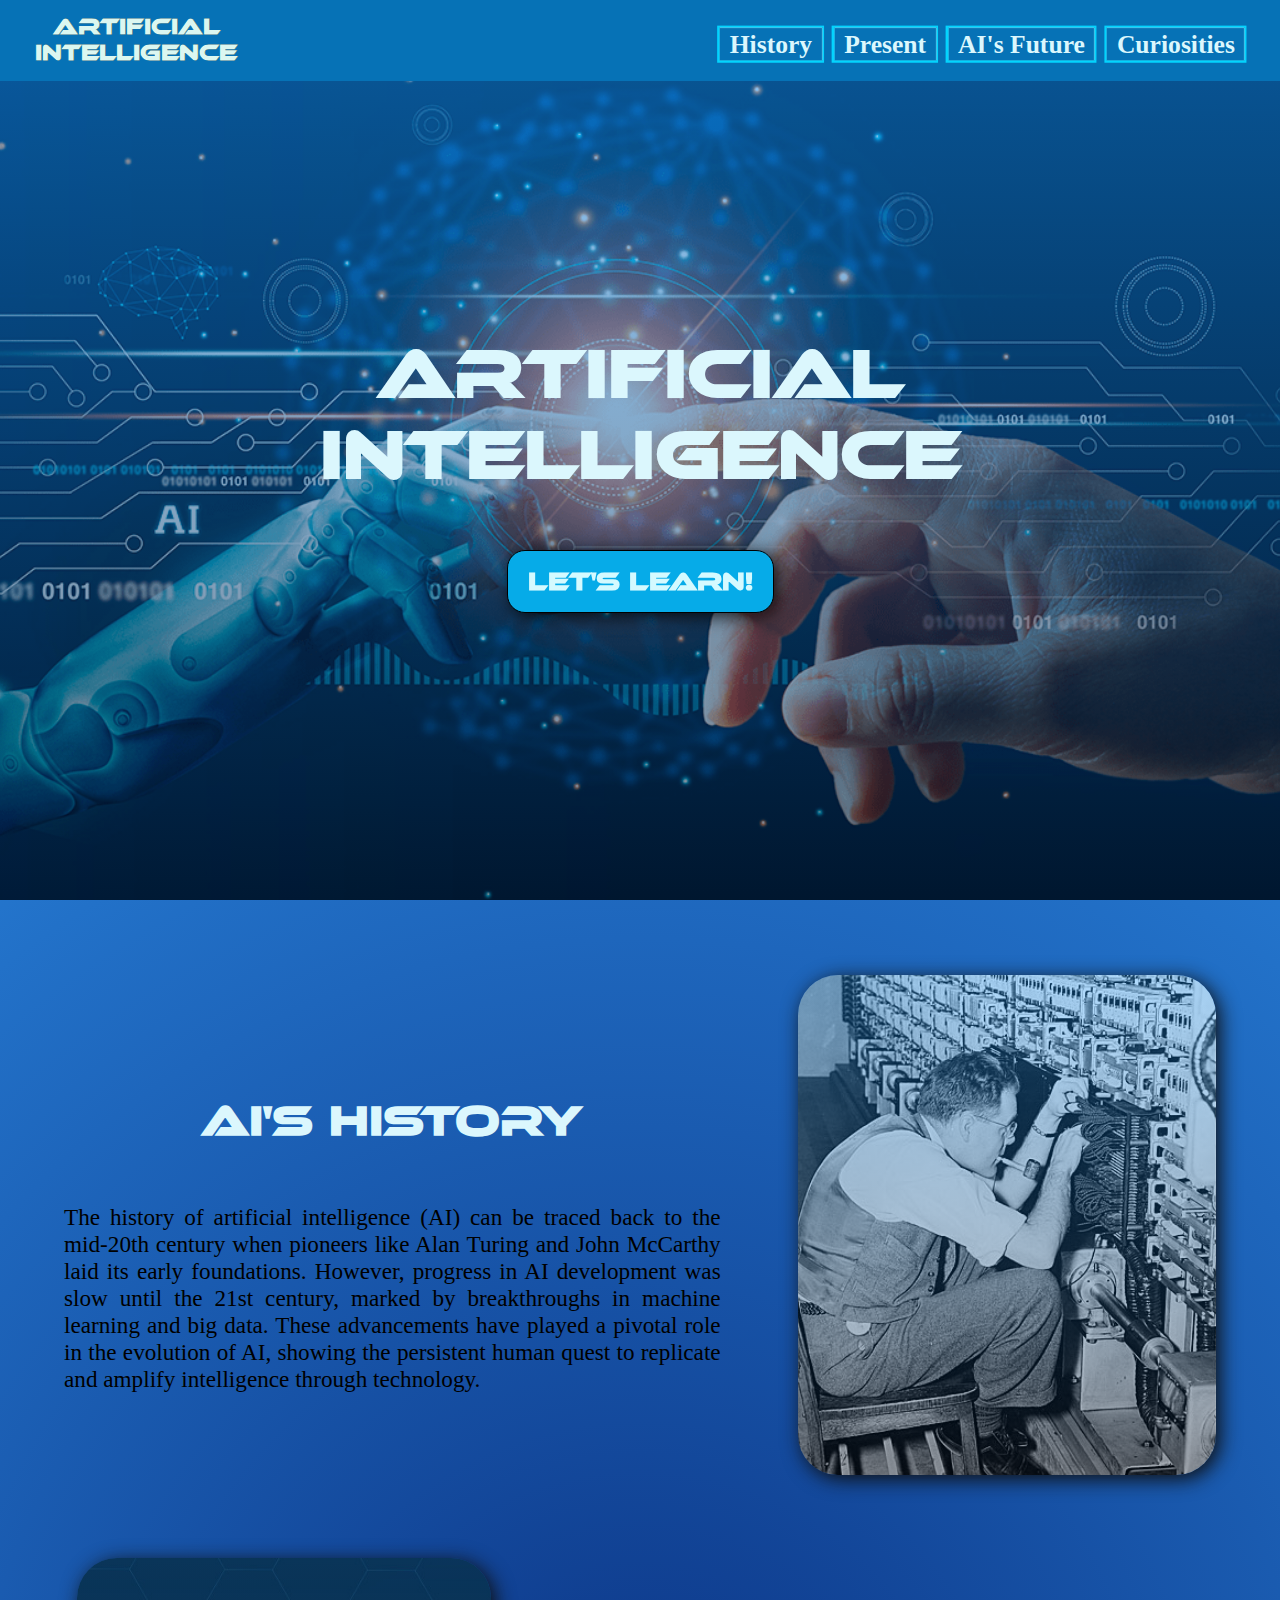
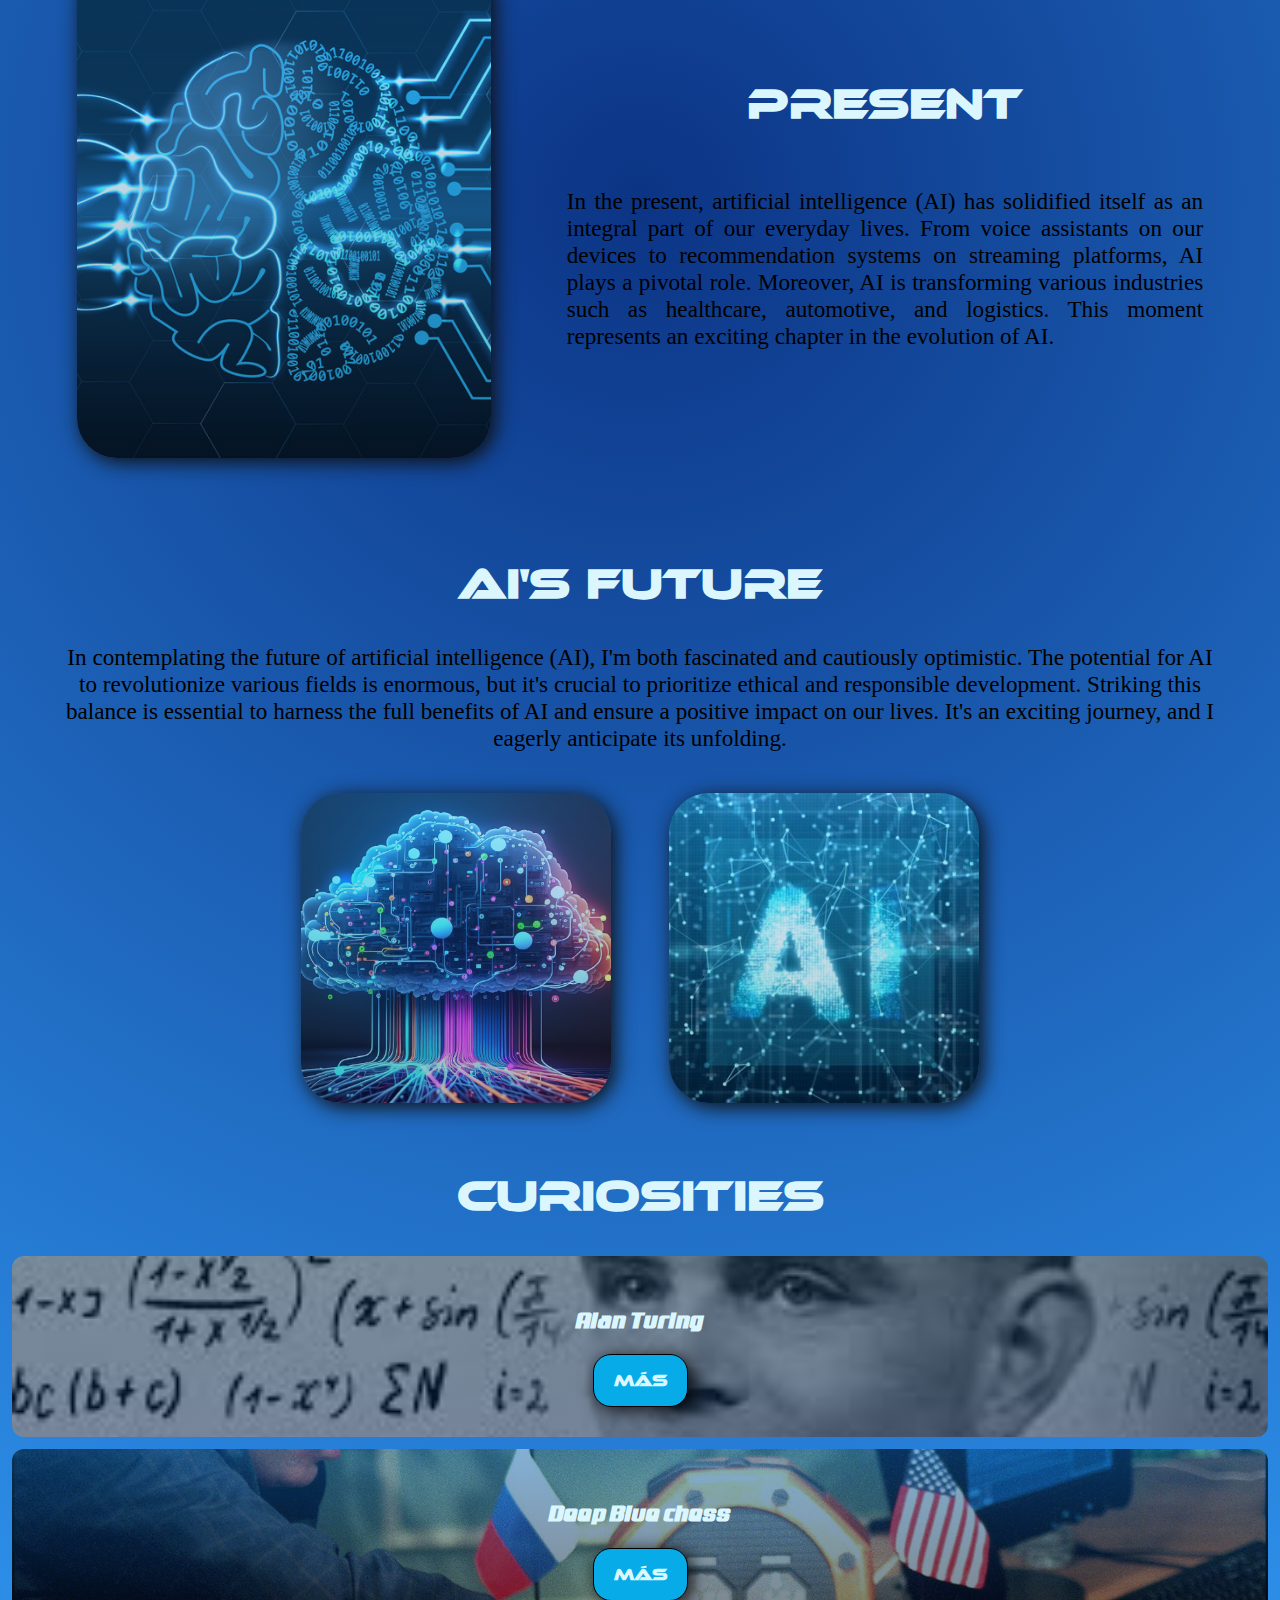
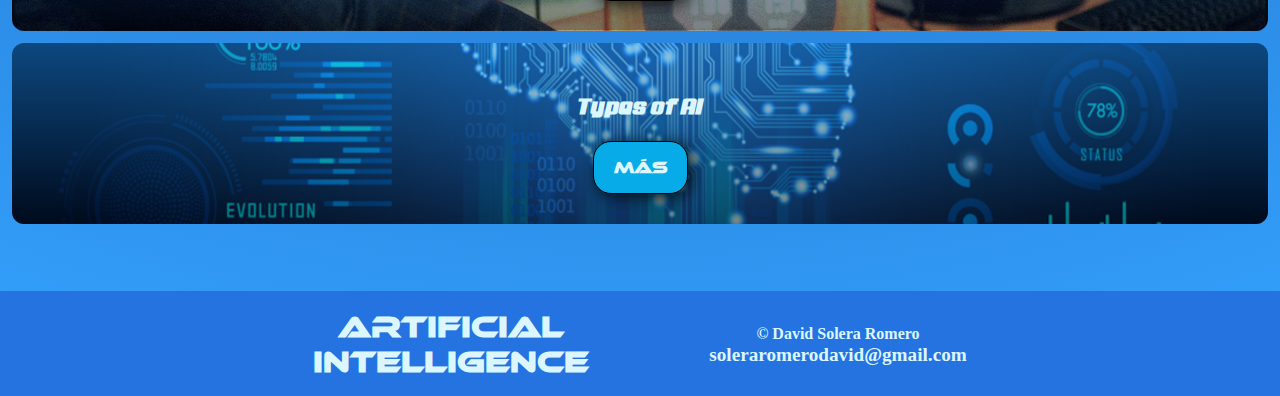
==== index.html @ 6d787016 "Finishing the website" ====
<!DOCTYPE html>
<html lang="en">
<head>
    <meta charset="UTF-8">
    <meta name="viewport" content="width=device-width, initial-scale=1.0">
    <title>AI's web</title>
    <!-- Hoja de estilos -->
    <link rel="stylesheet" href="css/estilos.css">
    <!-- Favicon-->
    <link rel="shortcut icon" href="images/ai-logo.jpg" type="image/x-icon">
    <!-- Font Awesome-->
    <link rel="stylesheet" href="https://cdnjs.cloudflare.com/ajax/libs/font-awesome/4.7.0/css/font-awesome.min.css">
</head>
<body>

    <header>
        <div class="ai">
            <p class="logo"><a href="#" class="ai1">Artificial<br> Intelligence</a></p>
            <nav class="nav">
                <a href="#history" class="ai2">History</a>
                <a href="#present" class="ai2">Present</a>
                <a href="#aifuture" class="ai2">AI's Future</a>
                <a href="#curiosities" class="ai2">Curiosities</a>
            </nav>
        </div>
    </header>

    <section id="hero">
        <h1>Artificial<br>Intelligence</h1>
        <button class="botones"><a href="#history">Let's learn!</a></button>
    </section>

    <section id="history">
        <div class="container">
            <div class="texto">
            <h2>AI's History</h2>
            <p>The history of artificial intelligence (AI) can be traced back to the mid-20th century when pioneers like Alan Turing and John McCarthy laid its early foundations. However, progress in AI development was slow until the 21st century, marked by breakthroughs in machine learning and big data. These advancements have played a pivotal role in the evolution of AI, showing the persistent human quest to replicate and amplify intelligence through technology.</p>
            </div>
            <div class="contenedor-img"></div>
        </div>

    </section>

    <section id="present">
        <div class="container">
            <div class="contenedor-img"></div>
            <div class="texto">
            <h2>Present</h2>
            <p>In the present, artificial intelligence (AI) has solidified itself as an integral part of our everyday lives. From voice assistants on our devices to recommendation systems on streaming platforms, AI plays a pivotal role. Moreover, AI is transforming various industries such as healthcare, automotive, and logistics. This moment represents an exciting chapter in the evolution of AI.</p>
            </div>
        </div>
    </section>

    <section id="aifuture">
        <div class="container">
            <div class="texto">
            <h2>AI's Future</h2>
            <p>In contemplating the future of artificial intelligence (AI), I'm both fascinated and cautiously optimistic. The potential for AI to revolutionize various fields is enormous, but it's crucial to prioritize ethical and responsible development. Striking this balance is essential to harness the full benefits of AI and ensure a positive impact on our lives. It's an exciting journey, and I eagerly anticipate its unfolding.</p>
            </div> <br>
            <div class="imagenes">
            <div class="imagen1"></div>
            <div class="imagen2"></div>
            </div>
        </div>
    </section>

    <section id="curiosities">
        <div class="container">
        <h2>Curiosities</h2>
        <div class="carta">
            <div class="cards">
                <h3>Alan Turing</h3>
                <p>Alan Turing, a mathematician and computer scientist, is celebrated for his vital role in breaking the Nazi Enigma code during World War II, solidifying his place as a key figure in AI history.</p>
                <button class="botones"><a href="https://en.wikipedia.org/wiki/Alan_Turing" target="_blank">Más</a></button>
            </div>
            <div class="cards">
                <h3>Deep Blue chess</h3>
                <p>IBM's Deep Blue defeating world chess champion Garry Kasparov in 1997 marked a major AI milestone, demonstrating its prowess in complex decision-making.</p>
                <button class="botones"><a href="https://en.wikipedia.org/wiki/Deep_Blue_(chess_computer)" target="_blank">Más</a></button>
            </div>
            <div class="cards">
                <h3>Types of AI</h3>
                <p>Key types of artificial intelligence include Machine Learning, Neural Networks, Natural Language Processing (NLP), Computer Vision, and Autonomous Robotics, with a growing emphasis on ethics and responsibility in AI.</p>
                <button class="botones"><a href="https://www.simplilearn.com/tutorials/artificial-intelligence-tutorial/types-of-artificial-intelligence" target="_blank">Más</a></button>
            </div>
        </div>
        </div>
    </section>

    <footer>
        <div class="container">
            <div class="logo">
            <p class="logo"><a href="#" class="ai3">Artificial<br> Intelligence</a></p>
            </div>
            <div class="info">
            <p><small>&copy; David Solera Romero</small></p>
            <p><a href="mailto:soleraromerodavid@gmail.com">soleraromerodavid@gmail.com</a></p>
            </div>
        </div>
    </footer>
    <div class="vacio"></div>
</body>
</html>
---- css/estilos.css ----
* {
    box-sizing: border-box;
}

html { scroll-behavior: smooth; }

/* Fuentes */
@font-face {
    font-family: Ethnocentric;
    src: url(../fonts/ethnocentric.otf);
}
@font-face {
    font-family: Aero;
    src: url(../fonts/Aero.ttf);
}

/* Características generales */
body {
    margin: 0;
    background: radial-gradient(circle, rgb(12, 52, 133) 0%, rgb(52, 163, 255) 100%);
}
h1 {font-size: 2.15em;
    font-weight: bold;}
h2 {font-size: 1.75em;}
h1,h2 { font-family: 'Ethnocentric';
        color: rgb(219, 247, 253);}
h3 {font-size: 1.35em;
    font-family: 'Aero';
    color: rgb(219, 247, 253);}
header p { font-size: 1.35em;
            color: rgb(219, 247, 253);
            font-family: 'Ethnocentric'; }
p { font-size: 1.15em;
    font-family: 'Roboto';}

/* Características botones */
.botones {font-family: 'Ethnocentric';
        font-size: 1em;
        font-weight: bold;
        border-radius: 18px;
        position: relative;
        z-index: 1;
        overflow: hidden;
        display: inline-block;
        border: 1.5px solid rgba(0,0,0);
        background-color: rgb(6, 171, 232); /* Color antes de la animación */
        color: white;
        box-shadow: 4px 3px 18px rgba(0,0,0,0.85);
        padding: 16px 20px;
}
.botones:hover {
    color: rgb(169, 222, 255);
    transition: all 0.25s ease-out;
}
.botones::after {
    content: "";
    background: rgb(1, 112, 186); /* Color después de la animación */
    position: absolute;
    z-index: -1;
    display: block;
    left: 0;
    right: 0;
    top: 0;
    bottom: 0;
    transform: scale(0, 0);
    transition: all 0.9s ease; /* Tiempo que tarda en eliminarse el color */
}
.botones:hover::after {
    transition: all 0.35s ease-out; /* Tiempo que tarda en aparecer el color */
    transform: scale(1, 1);
}

.ai2 {
    --c: rgb(219, 247, 253); /* the color */
    --b: .1em;    /* border length*/
    --d: 7.5px;    /* the cube depth */
    
    --_s: calc(var(--d) + var(--b));
    
    color: var(--c);
    border: solid #03d4fe;
    border-width: var(--b) var(--b) var(--_s) var(--_s);
    background:
    conic-gradient(at left var(--d)  bottom var(--d),
    #0000 90deg, rgb(255 255 255 /0.3) 0 225deg,rgb(255 255 255 /0.6) 0) border-box,
    conic-gradient(at left var(--_s) bottom var(--_s),
    #0000 90deg,var(--c) 0) 0 100%/calc(100% - var(--b)) calc(100% - var(--b))  border-box;
    transform: translate(calc(var(--d)/-1),var(--d));
    clip-path: 
    polygon(
    var(--d) 0%, 
    var(--d) 0%, 
    100% 0%, 
    100% calc(100% - var(--d)),
    100% calc(100% - var(--d)),
    var(--d) calc(100% - var(--d))
    );
    transition: 0.5s;
}
.ai2:hover {
    transform: translate(0,0);
    clip-path: 
    polygon(
    0% var(--d), 
    var(--d) 0%, 
    100% 0%, 
    100% calc(100% - var(--d)), 
    calc(100% - var(--d)) 100%, 
    0% 100%
    );
}

.ai1 {
    --b: 0.2em;   /* the thickness of the line */
    --c: #03d4fe; /* the color */
    color: #DBF7F1;
    padding-block: var(--b);
    background: 
    linear-gradient(var(--c) 50%,#000 0) 0% calc(100% - var(--_p,0%))/100% 200%,
    linear-gradient(var(--c) 0 0) 0% var(--_p,0%)/var(--_p,0%) var(--b) no-repeat;
    -webkit-background-clip: text,padding-box;
            background-clip: text,padding-box;
    transition: .3s var(--_s,0s) linear,background-size .3s calc(.3s - var(--_s,0s));
}
.ai1:hover {
    --_p: 100%;
    --_s: .3s;
    color: #03d4fe;
}

footer .logo a:hover{
    color: rgb(127, 232, 255);
    transform: scale(0, 0);
    transition: all 0.75s ease; /* Tiempo que tarda en eliminarse el color */
}

footer .logo a:hover::after {
    transition: all 0.35s ease-out; /* Tiempo que tarda en aparecer el color */
    transform: scale(1, 1);
}

footer .info a:hover{
    color: rgb(127, 232, 255);
    transform: scale(0, 0);
    transition: all 0.75s ease; /* Tiempo que tarda en eliminarse el color */
}
footer .info a:hover{
    transition: all 0.35s ease-out; /* Tiempo que tarda en aparecer el color */
    transform: scale(1, 1);
}

.container {
    margin:auto;
    max-width: 1450px;
}

header {
    background-color: rgb(6, 114, 182);
}

header .logo {
    margin: 0;
    padding: 10px 25px;
    font-weight: bold;
    display: flex; /* Distribución como tablas */
    align-items: center;
}

header .ai {
    display: flex;
    align-items: center;
    flex-direction: column;
    text-align: center;
}

header .nav {
    display: flex;
    flex-direction: column;
    padding-bottom: 15px;
    text-align: center;
    font-size: 1.4em;
}

header a {
    padding: 2px 10px; /* Padding entre elementos de la barra de navegación */
    text-decoration: none; /* Elimina el subrayado */
    font-weight: bold; /* Negrita */
    padding-bottom: 1px;
}

#hero {
    display: flex; /* Distribución como tablas */
    align-items: center;
    justify-content: center; /* Definimos cómo se distribuye el espacio */
    text-align: center; /* Alineamos el texto y el contenido al centro */
    flex-direction: column;
    height: 70vh; /* Ocupa el 80% de la pantalla */
    background-image: /* Imagen de fondo */
    linear-gradient(0deg
    , rgba(0, 18, 41, 0.5) /* Degradado para que el fondo se vea más oscuro */
    ,rgba(18, 149, 255, 0.5) )
    ,url("../images/ai7.png");
    background-repeat: no-repeat; /* No se repite la imagen */
    background-size: cover; /* La imagen se extiende para ocupar todo */
    background-position: 48.8%; /* La imagen se posiciona al centro */
    color:rgb(212, 250, 255);
}
#hero h1 {
    padding-bottom: 10px;
}

#hero a {
    text-decoration: none;
    color:rgb(212, 250, 255);
}

#history .container {
    margin-top: 3.5%;
    margin-bottom: 1.5%;
    text-align: center;
    padding: 0% 5%;
}

#history h2 {
    padding-top: 4%;
    font-size: 2.65em;
}

#present .container {
    margin-top: 1.5%;
    margin-bottom: 1.5%;
    text-align: center;
    padding: 2% 5%;
}

#present h2 {
    font-size: 2.65em;
}

#aifuture {
    text-align: center;
    padding: 1.5% 5%;
}

#aifuture h2 {
    font-size: 2.65em;
}

#curiosities { 
    text-align: center;
}

#curiosities .container {
    padding-top: 2.5%;
    margin-bottom: 5.25%;
 }

#curiosities p {
    display: none;
}

#curiosities h2 {
    padding-top: 1.25%;
    margin-top: 0;
    font-size: 2.65em;
}

#curiosities a {
    text-decoration: none;
    font-weight: bold; /* Negrita */
    color: rgb(219, 247, 253);
}

#curiosities .cards{
    background-position: center center;
    background-size: cover;
    background-repeat: no-repeat;
    padding: 30px;
    margin: 12px;
    border-radius: 12px;
}

.cards:first-child {
    background-image: /* Imagen de fondo */
    linear-gradient(0deg
    , rgba(2, 31, 73, 0.5) /* Degradado para que el fondo se vea más oscuro */
    ,rgba(3, 41, 72, 0.5) )
    ,url("../images/at4.jfif");
    background-position: center center;
    background-size: cover;
}

.cards:nth-child(2) {
    background-image: /* Imagen de fondo */
    linear-gradient(0deg
    , rgba(0, 7, 15, 0.5) /* Degradado para que el fondo se vea más oscuro */
    ,rgba(10, 100, 174, 0.5) )
    ,url("../images/dbchess.jpg");
    background-position: center center;
    background-size: cover;
}

.cards:last-child {
    background-image: /* Imagen de fondo */
    linear-gradient(0deg
    , rgba(0, 7, 17, 0.5) /* Degradado para que el fondo se vea más oscuro */
    ,rgba(25, 129, 214, 0.5) )
    ,url("../images/toai.png");
    background-position: center center;
    background-size: cover;
}

footer  {
    background-color: rgb(36, 115, 225);   
}

footer a {
    text-decoration: none;
    color: rgb(11, 11, 11);
}

footer p {
    margin: 0;
    font-size: 1.2em;
}

footer .logo {
    padding-right: 8.5px;
    font-family: 'Ethnocentric';
    font-size: 1.23em;
    text-decoration: none;
}

footer .logo a{ 
    color: rgb(219, 247, 253);
}

footer .info {
    color: rgb(219, 247, 253);
}

footer .info a {
    color: rgb(219, 247, 253);
}

footer .container {
    height: 105px;
    display:flex;
    justify-content: center;
    align-items: center;
    text-align: center;
    font-weight: bold;
}
#aifuture .imagenes {
    display:flex;
    justify-content: center;
}

#aifuture .imagen1 {
    background-image: /* Imagen de fondo */
    linear-gradient(0deg
    , rgba(0, 18, 41, 0.25) /* Degradado para que el fondo se vea más oscuro */
    ,rgba(18, 149, 255, 0.25) )
    ,url("../images/ai4.png");
    background-size: cover;
    background-position: center center;
    height: 310px;
    width: 310px;
    border-radius: 40px;
    margin-right: 5%;
    box-shadow: 4px 4px 20px rgb(15, 15, 15);
}

#aifuture .imagen2 {
    background-image: /* Imagen de fondo */
    linear-gradient(0deg
    , rgba(0, 18, 41, 0.2) /* Degradado para que el fondo se vea más oscuro */
    ,rgba(18, 149, 255, 0.2) )
    ,url("../images/ai2.jpg");
    background-size: cover;
    background-position: center center;
    height: 310px;
    width: 310px;
    border-radius: 40px;
    box-shadow: 4px 4px 20px rgb(15, 15, 15);
}

@media (min-width:746px) {
    #hero {
        height:100vh;
        font-size: 1.55em;
    }
    #hero h1 {
        font-size: 2.75em;
    }
    header {
        position: fixed;
        width: 100%;
    }
    header .ai {
        flex-direction: row; /* Columnas en el nav */
        justify-content: space-between; /* Espacio entre elementos de la columna */
        padding-right: 2%; /* Evita el choque de curiosities con la parte derecha */

    }
    header .nav {
        flex-direction: row; /* Columnas en el nav */
        align-items: center;
        padding-bottom: 0px; /* Eliminamos padding */
        font-size: 1.6em; /* Aumentamos tamaño */
    }
    #history {
        padding-bottom: 45px;
    }
    #history .container {
        padding-top: 30px;
        display:flex;
        justify-content: center;
    }

    #history .texto {
        width:75%;
        text-align: justify;
        padding-right: 6.75%;
        display: flex;
        flex-direction: column;
        justify-content: center;
        align-items: center;
    }

    #history .contenedor-img {
        background-image: /* Imagen de fondo */
        linear-gradient(0deg
        , rgba(0, 18, 41, 0.325) /* Degradado para que el fondo se vea más oscuro */
        ,rgba(18, 149, 255, 0.325) )
        ,url("../images/at1.jpg");
        background-size: cover;
        background-position: center center;
        height: 500px;
        width: 500px;
        border-radius: 40px;
        box-shadow: 4px 4px 20px rgb(15, 15, 15);
    }

    #present .container {
        display:flex;
        padding: 0% 6%;
        justify-content: center;
    }

    p { font-size: 1.45em;}

    #present .texto {
        width:75%;
        text-align: justify;
        padding-left: 6.75%;
        display: flex;
        flex-direction: column;
        justify-content: center;
        align-items: center;
    }

    #present .contenedor-img {
        background-image: /* Imagen de fondo */
        linear-gradient(0deg
        , rgba(0, 18, 41, 0.25) /* Degradado para que el fondo se vea más oscuro */
        ,rgba(18, 149, 255, 0.25) )
        ,url("../images/ai1.jpg");
        background-size: cover;
        background-position: center center;
        height: 500px;
        width: 500px;
        border-radius: 40px;
        box-shadow: 4px 4px 20px rgb(15, 15, 15);
    }

    #aifuture {
        padding-top: 45px;        
    }

    footer .logo {
        padding-right: 60px;
        font-size: 1.35em;
    }
}

@media only screen and (width > 1288px) {
    #curiosities .carta {
        display:inline-flex;
        justify-content: space-between;
        align-items: center;
    }
    #curiosities p {
        display: block;
        margin-bottom: 30px;
        color:rgb(207, 255, 250);
        font-weight: bold;
    }
    #curiosities h3 {
        font-size: 1.95em;
        margin-top: 0;
    }
    #curiosities .cards {
        box-shadow: 4px 4px 20px rgb(15, 15, 15);
        flex: 1;
        max-width: calc(33.333% - 20px);
        padding: 20px;
        height: 425px;
    }
    .cards:nth-child(2) p {
        padding-top: 25px;
        padding-bottom: 20px;
    }
    .cards:first-child p {
        padding-top: 14px;
        padding-bottom: 29px;
    }
    .cards:last-child p {
        padding-top: 9px;
        padding-bottom: 10px;
    }
}

@media only screen and (width <= 975px) and (width > 746px) {
    #history .contenedor-img {
        height: 669px;
    }
    #present .contenedor-img {
        height: 605px;
    }
}
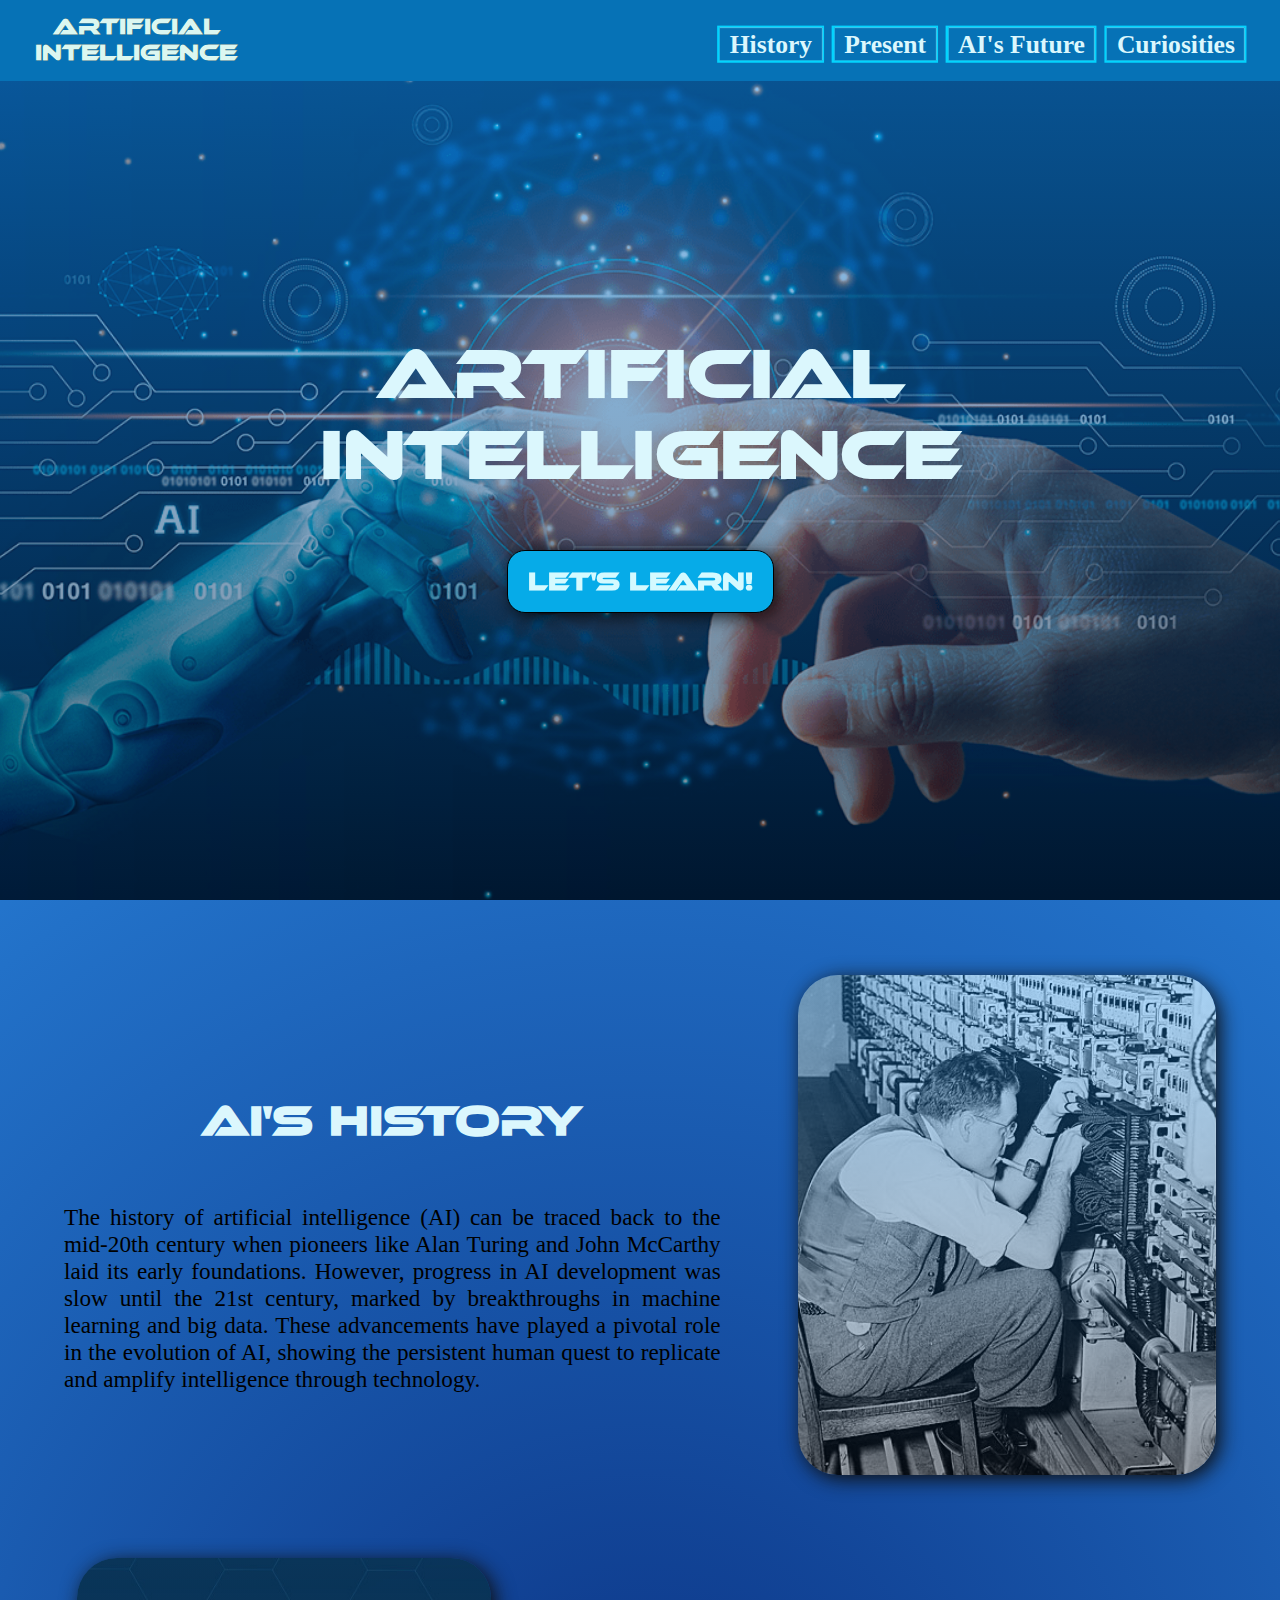
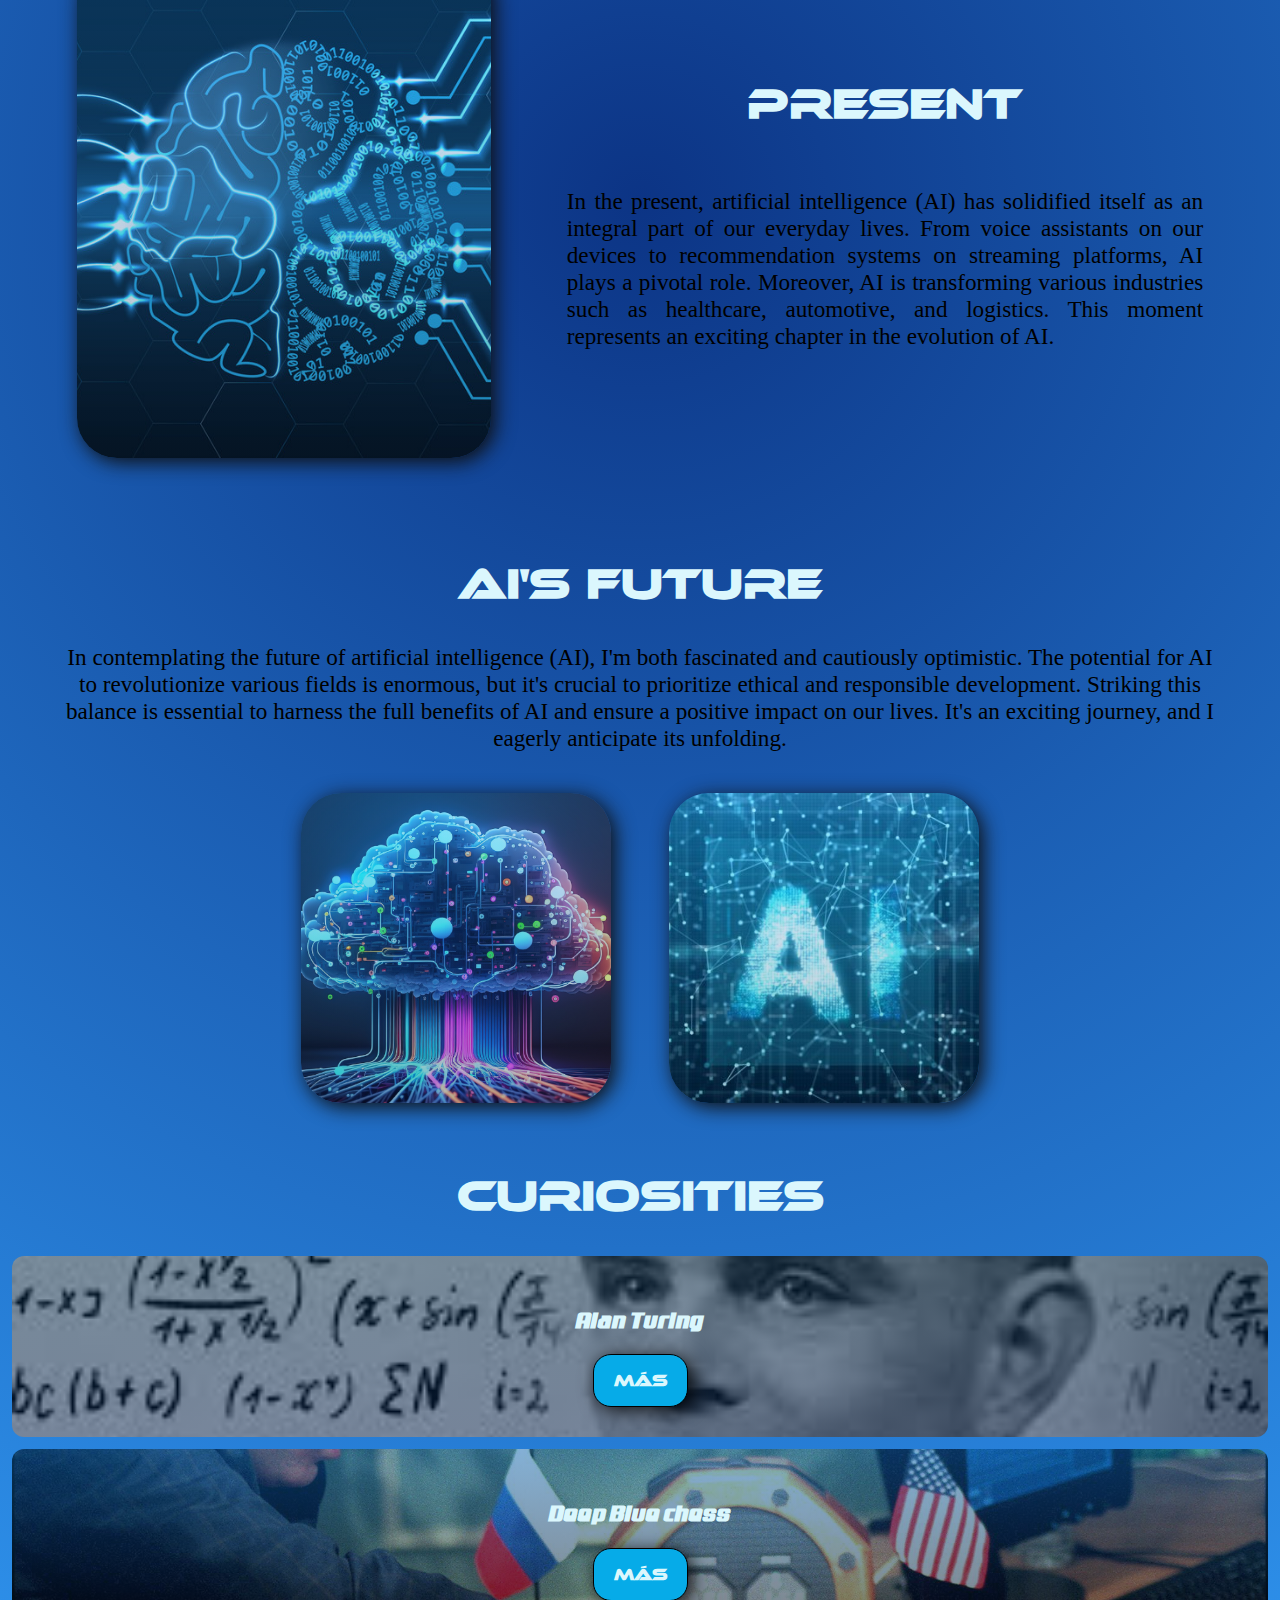
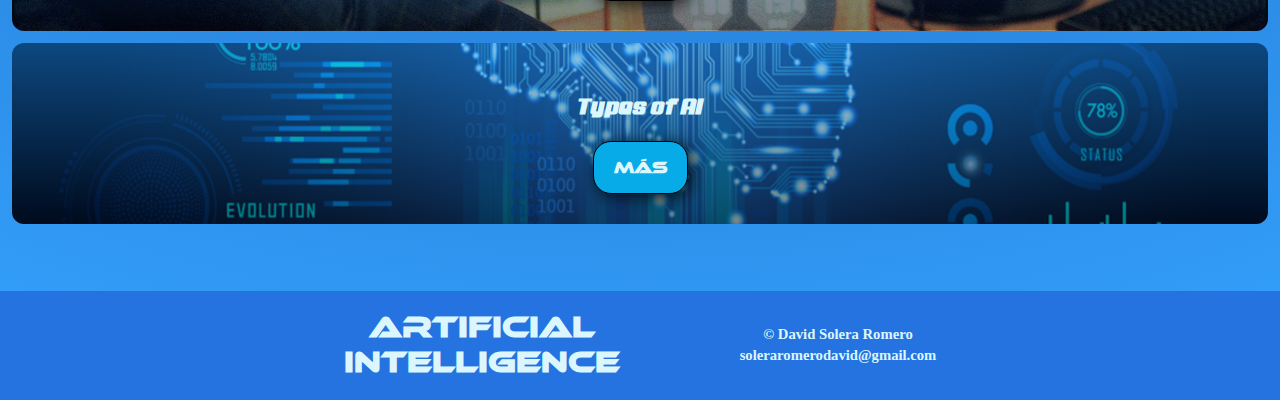
==== commit a60794bb: "Finish commit" ====
--- a/index.html
+++ b/index.html
@@ -94,7 +94,7 @@
             </div>
             <div class="info">
             <p><small>&copy; David Solera Romero</small></p>
-            <p><a href="mailto:soleraromerodavid@gmail.com">soleraromerodavid@gmail.com</a></p>
+            <p><small><a href="mailto:soleraromerodavid@gmail.com">soleraromerodavid@gmail.com</a></small></p>
             </div>
         </div>
     </footer>
--- a/css/estilos.css
+++ b/css/estilos.css
@@ -311,7 +311,8 @@
 }
 
 footer  {
-    background-color: rgb(36, 115, 225);   
+    background-color: rgb(36, 115, 225);
+    padding-bottom: 3.75px;   
 }
 
 footer a {
@@ -321,13 +322,12 @@
 
 footer p {
     margin: 0;
-    font-size: 1.2em;
+    font-size: 1.1em;
 }
 
 footer .logo {
-    padding-right: 8.5px;
+    padding-right: 7px;
     font-family: 'Ethnocentric';
-    font-size: 1.23em;
     text-decoration: none;
 }
 
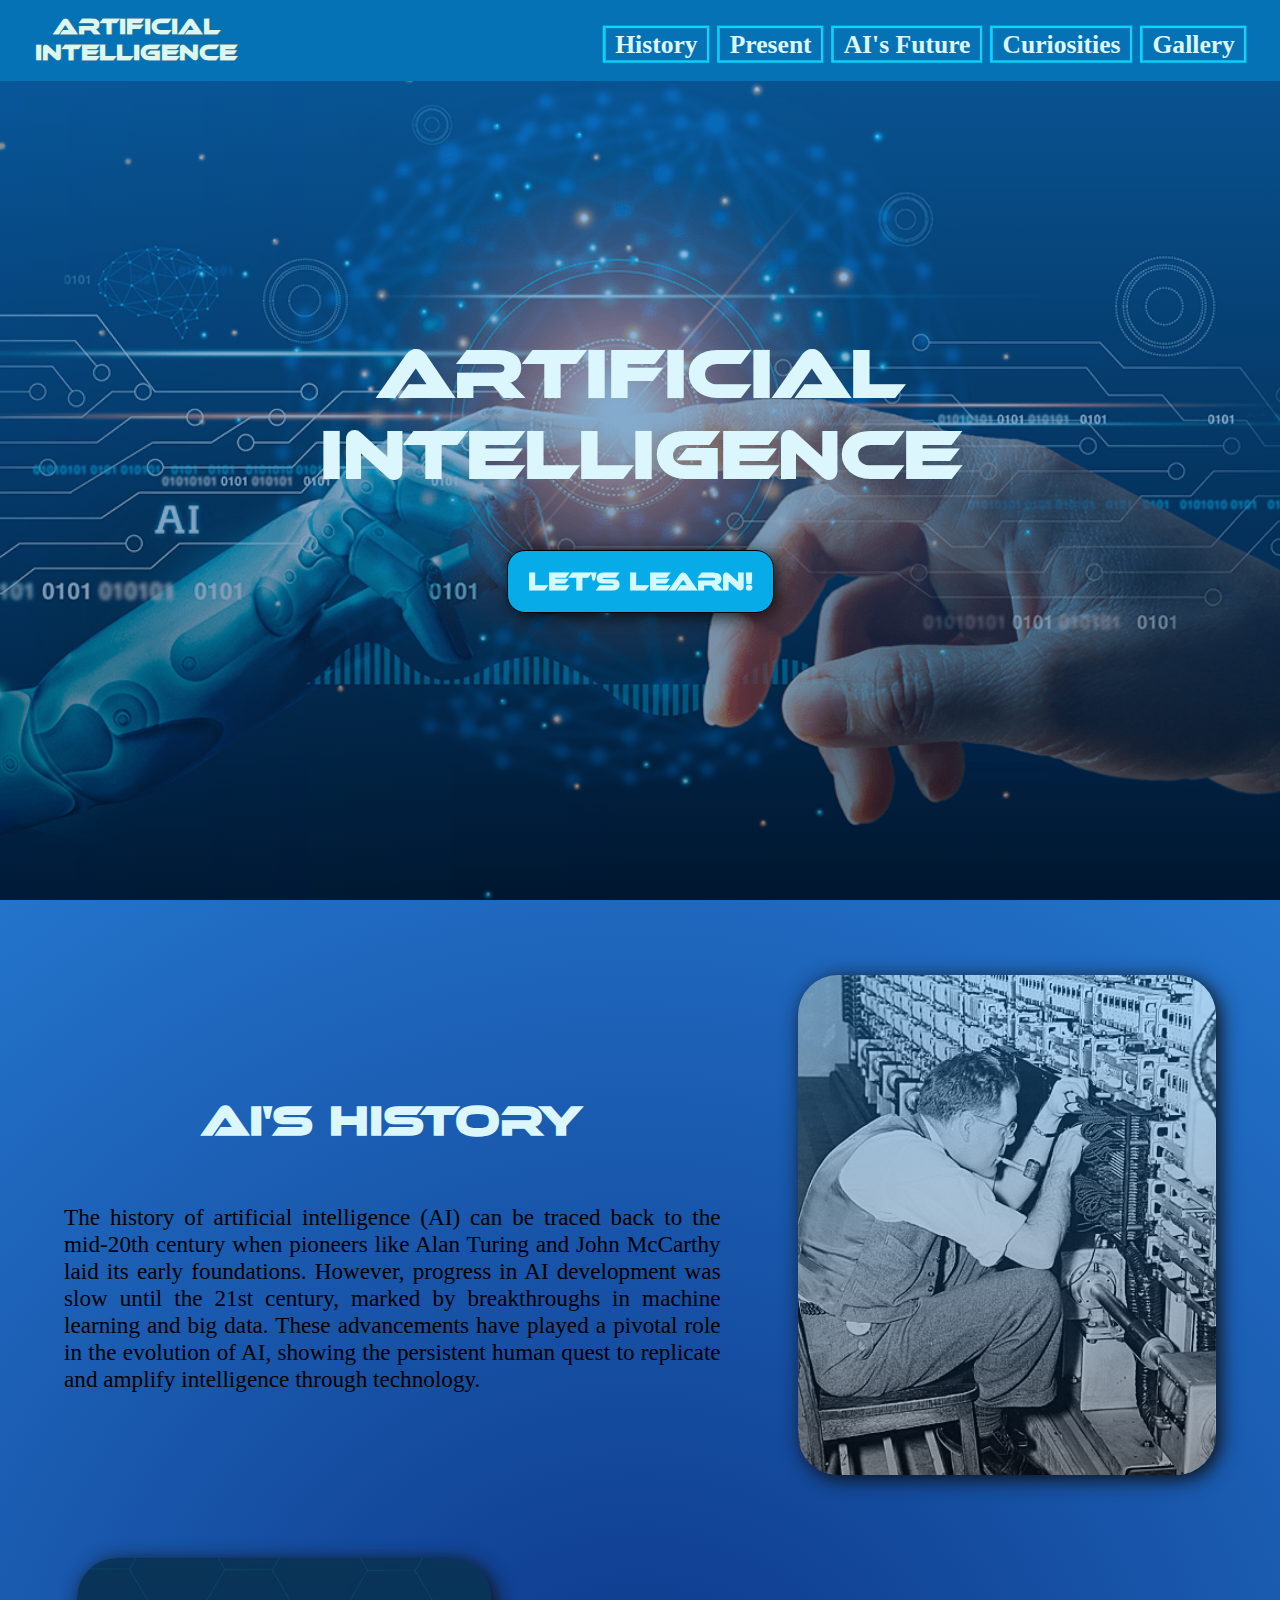
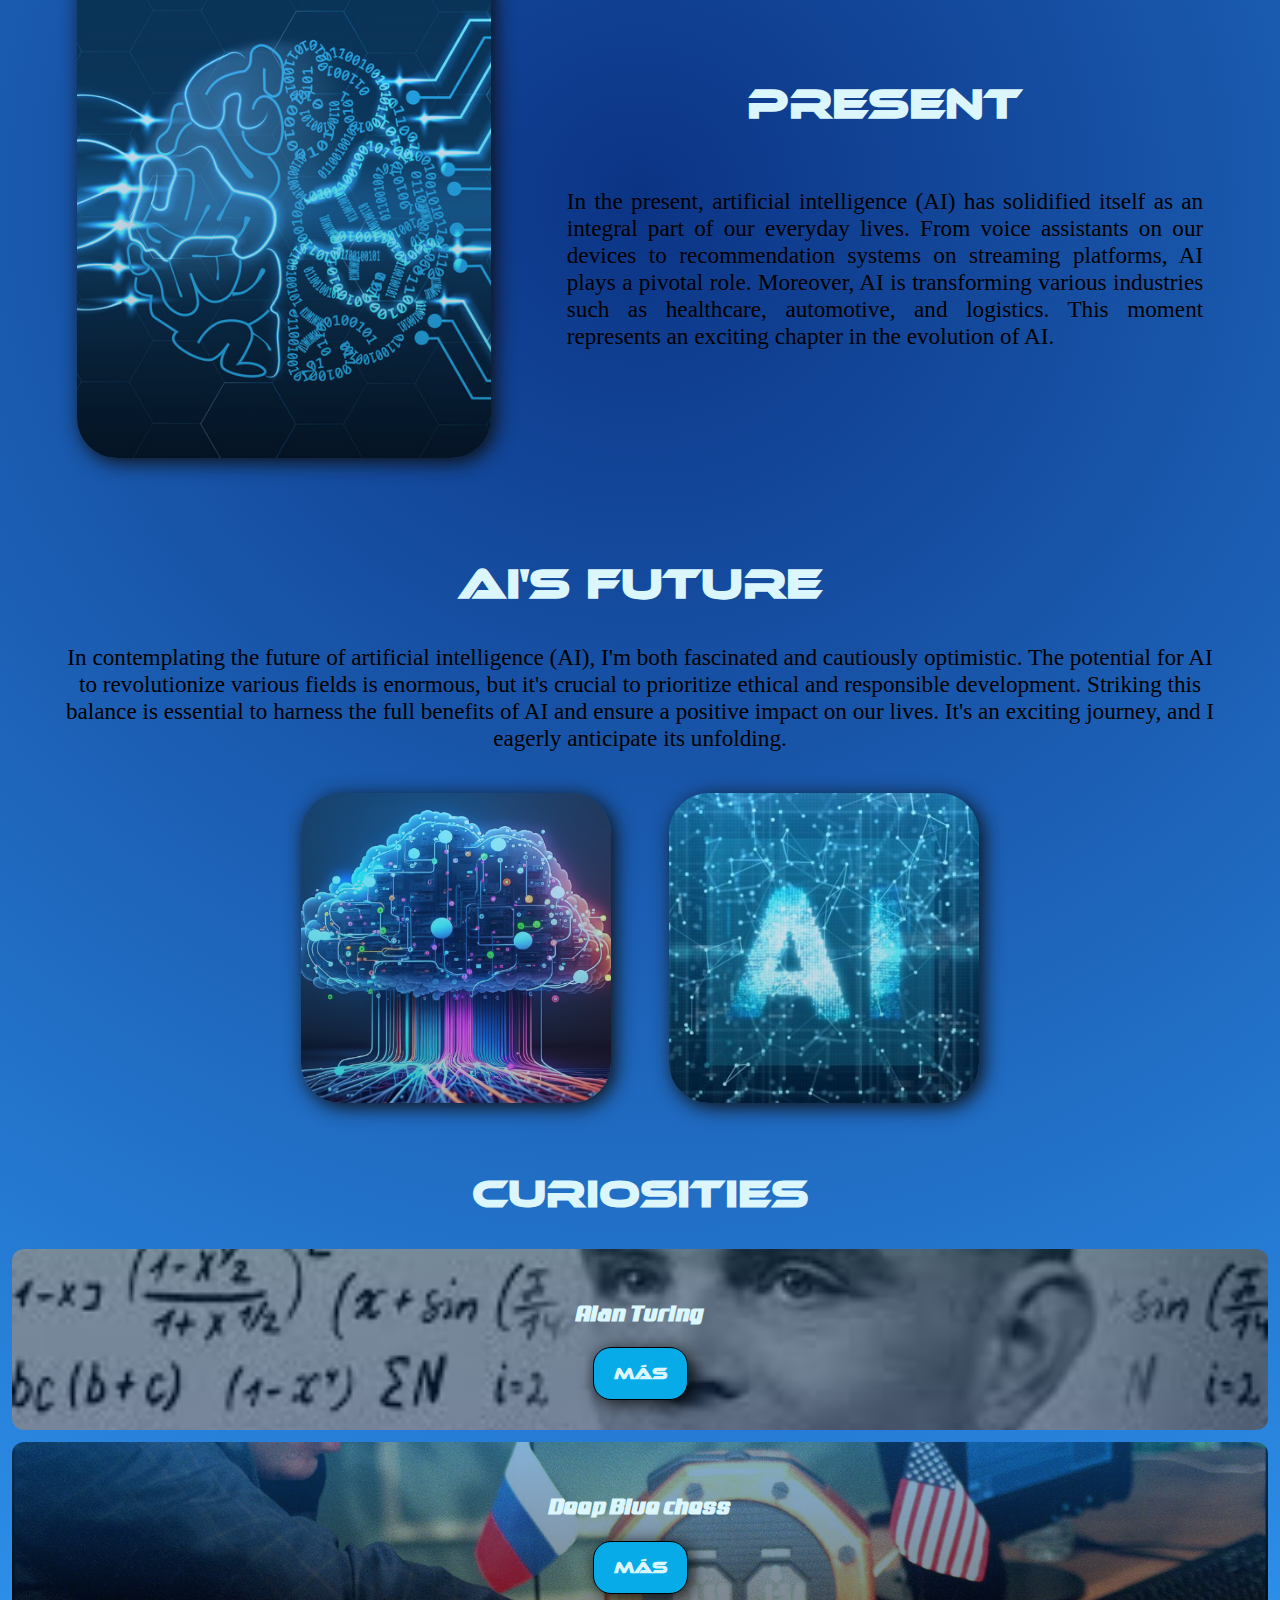
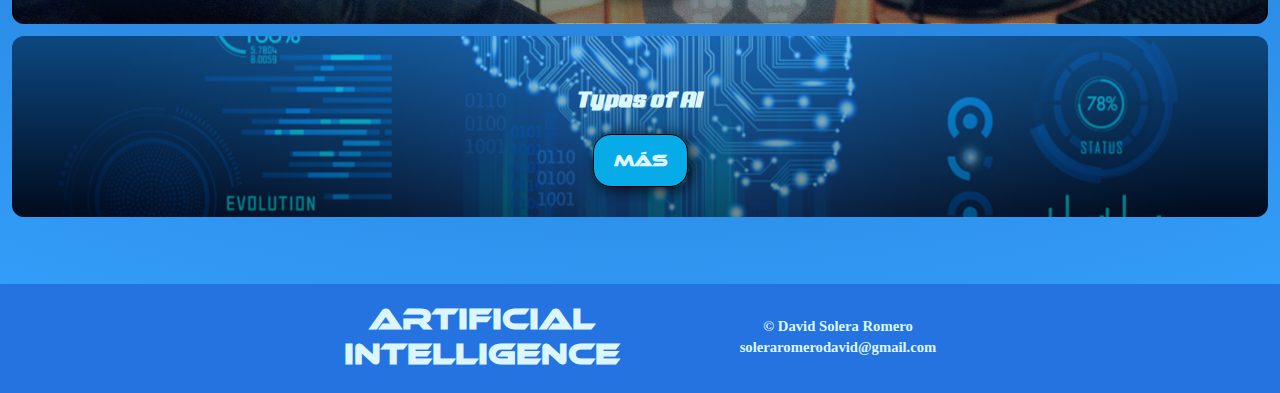
==== commit 1a9ad1eb: "Gallery added to the page" ====
--- a/index.html
+++ b/index.html
@@ -21,6 +21,7 @@
                 <a href="#present" class="ai2">Present</a>
                 <a href="#aifuture" class="ai2">AI's Future</a>
                 <a href="#curiosities" class="ai2">Curiosities</a>
+                <a href="./gallery.html" class="ai2">Gallery</a>
             </nav>
         </div>
     </header>
--- a/css/estilos.css
+++ b/css/estilos.css
@@ -1,3 +1,10 @@
+/**********************************************************/
+/* Web de Inteligencia Artificial                         */
+/* Hoja de estilo para index.html                         */
+/* Autor: David Solera Romero                             */
+/* Versión: 1.0                                           */
+/* 12 de octubre de 2023                                  */
+/**********************************************************/
 * {
     box-sizing: border-box;
 }
@@ -262,7 +269,7 @@
 #curiosities h2 {
     padding-top: 1.25%;
     margin-top: 0;
-    font-size: 2.65em;
+    font-size: 2.42em;
 }
 
 #curiosities a {
@@ -385,7 +392,15 @@
     box-shadow: 4px 4px 20px rgb(15, 15, 15);
 }
 
+.info p {
+    display: none;
+}
+
 @media (min-width:746px) {
+    .info p {
+        display: block;
+    }
+    
     #hero {
         height:100vh;
         font-size: 1.55em;
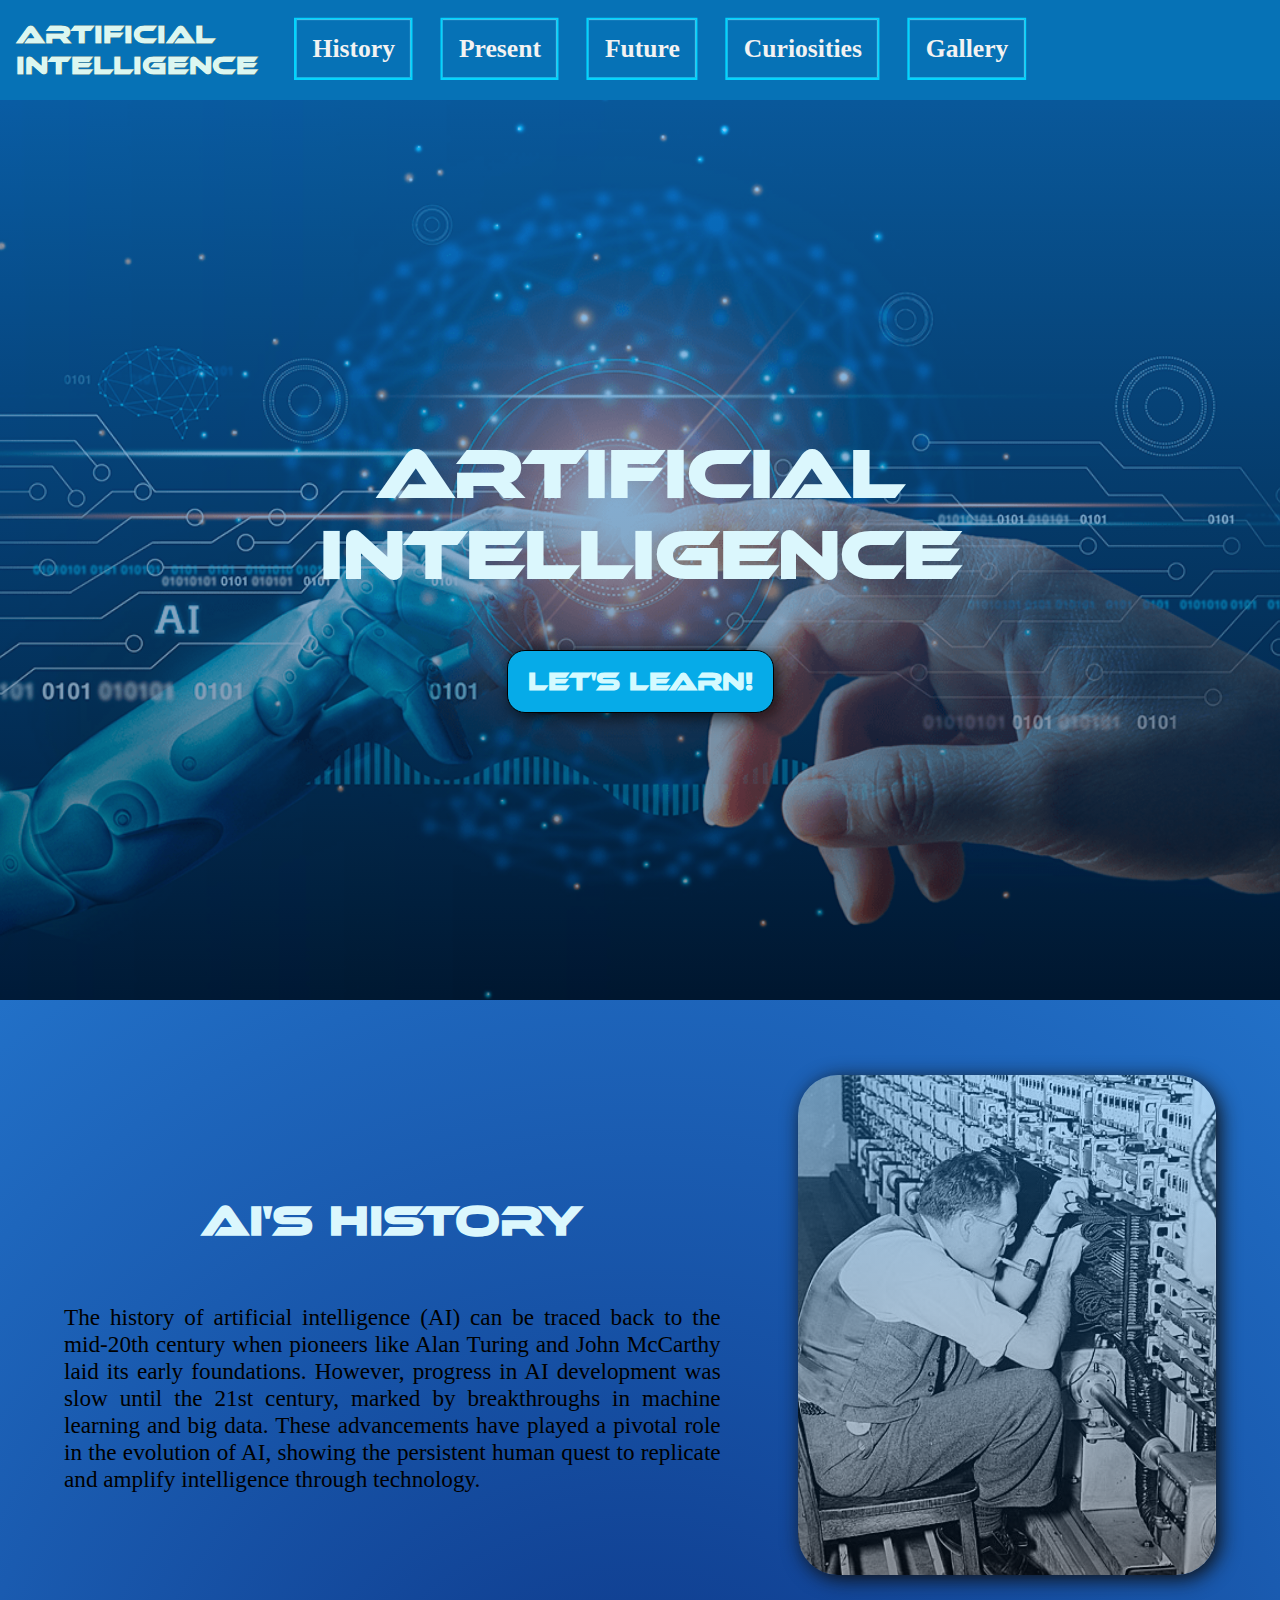
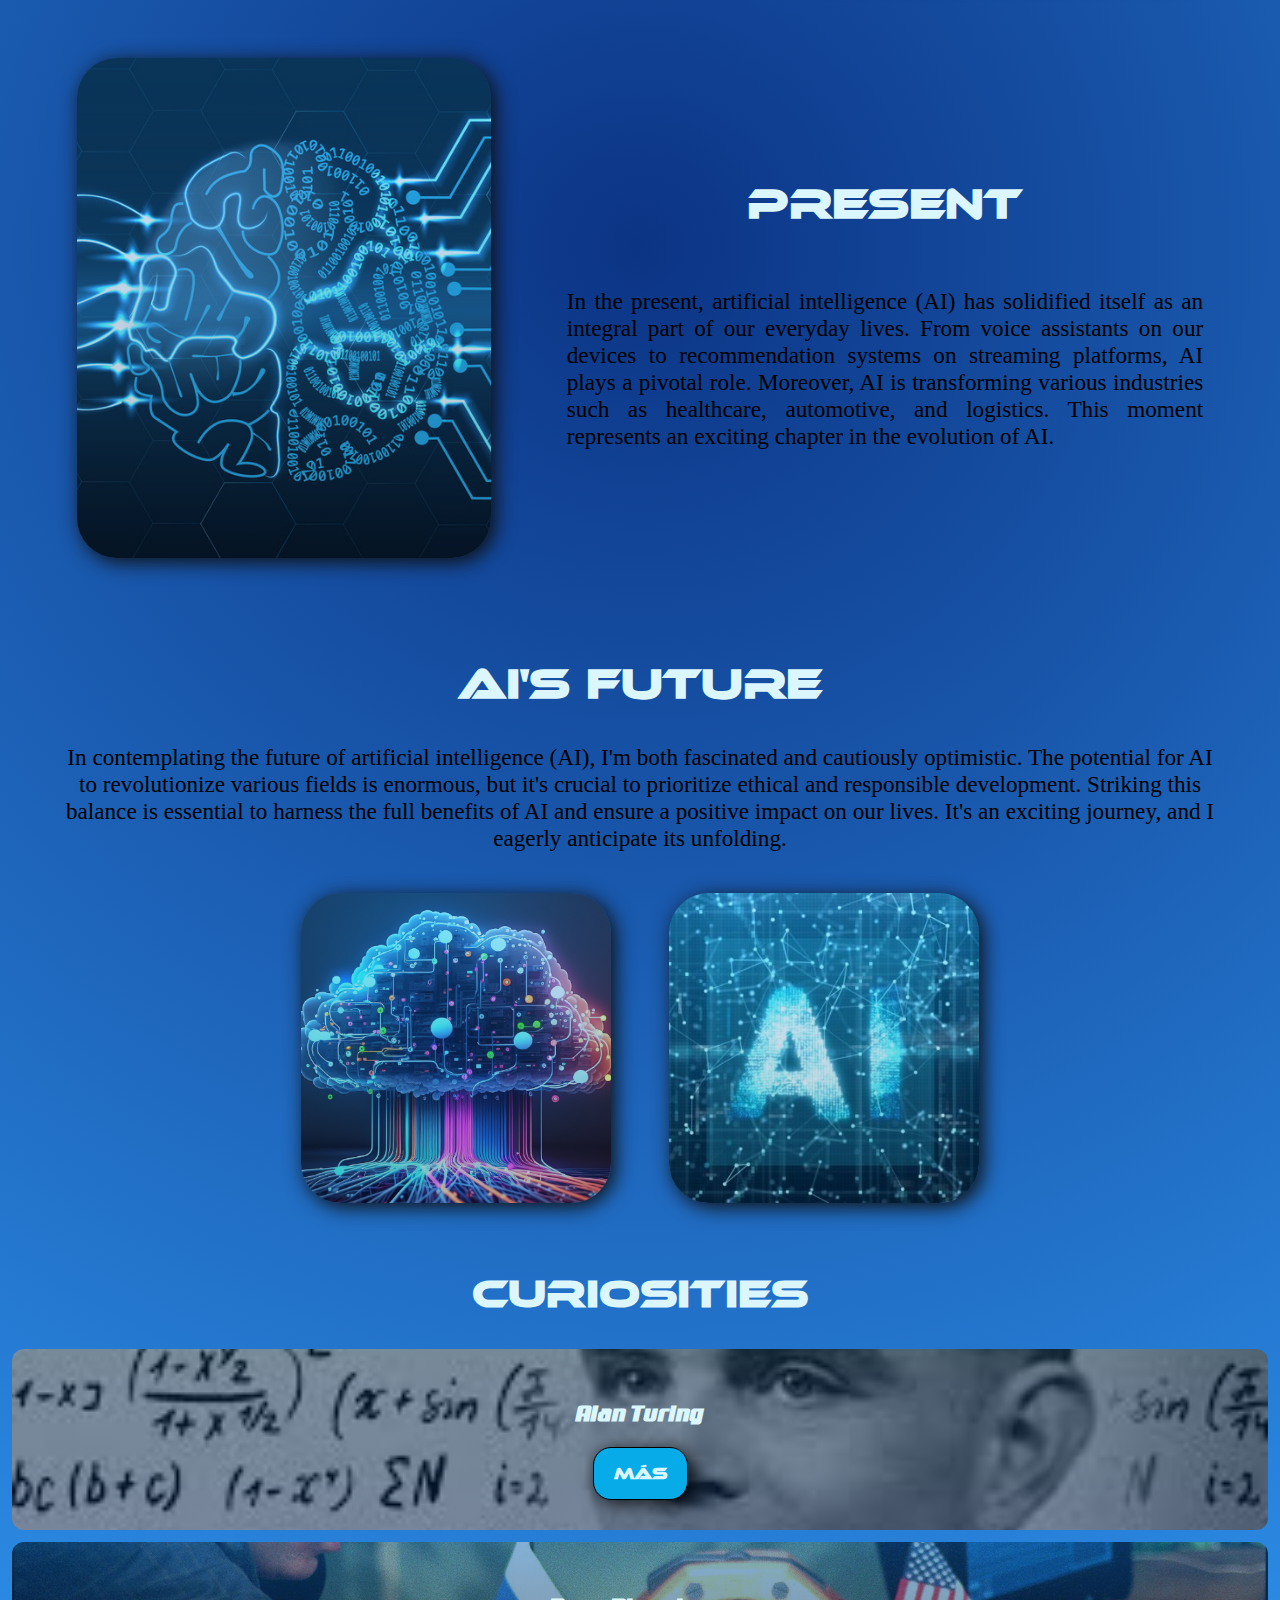
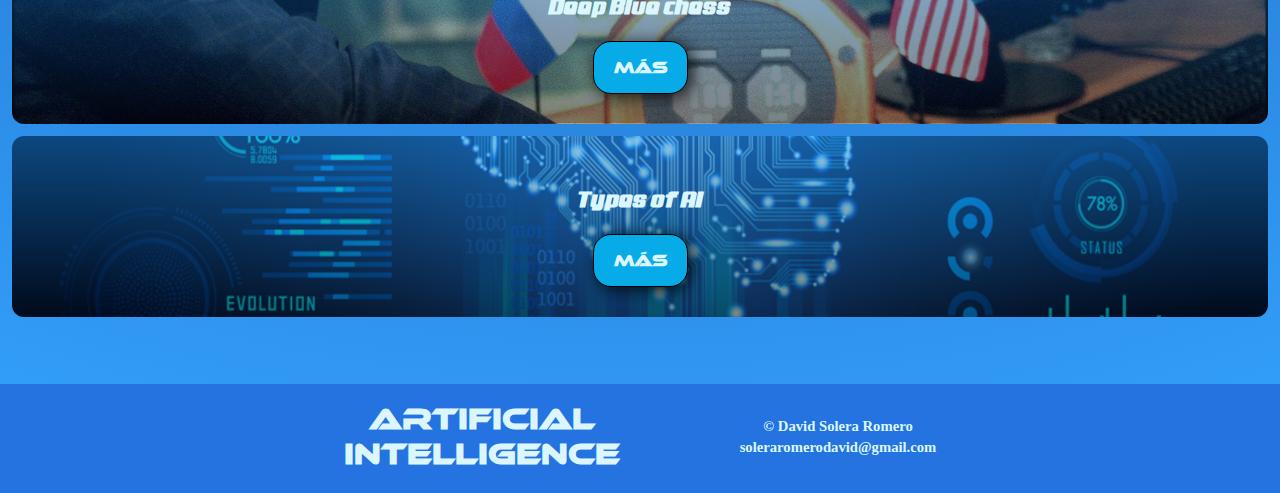
==== commit 45a368cc: "JavaScript added to the project" ====
--- a/index.html
+++ b/index.html
@@ -10,21 +10,25 @@
     <link rel="shortcut icon" href="images/ai-logo.jpg" type="image/x-icon">
     <!-- Font Awesome-->
     <link rel="stylesheet" href="https://cdnjs.cloudflare.com/ajax/libs/font-awesome/4.7.0/css/font-awesome.min.css">
+    <!-- JavaScript -->
+    <script src="./js/hamburguer.js"></script>
 </head>
 <body>
 
-    <header>
-        <div class="ai">
-            <p class="logo"><a href="#" class="ai1">Artificial<br> Intelligence</a></p>
-            <nav class="nav">
-                <a href="#history" class="ai2">History</a>
-                <a href="#present" class="ai2">Present</a>
-                <a href="#aifuture" class="ai2">AI's Future</a>
-                <a href="#curiosities" class="ai2">Curiosities</a>
-                <a href="./gallery.html" class="ai2">Gallery</a>
-            </nav>
-        </div>
-    </header>
+        <nav>
+            <div class="miNav" id="navegación">
+                <a href="#" class="active" id="ai">Artificial<br>Intelligence</a>
+                <a href="#present" class="ai">History</a>
+                <a href="#history" class="ai">Present</a>
+                <a href="#aifuture" class="ai">Future</a>
+                <a href="#curiosities" class="ai">Curiosities</a>
+                <a href="./gallery.html" class="ai">Gallery</a>
+
+                <a href="javascript:void(0);" class="icon" onclick="myFunction()">
+                    <i class="fa fa-bars"></i>
+                </a>
+            </div>
+        </nav>
 
     <section id="hero">
         <h1>Artificial<br>Intelligence</h1>
--- a/css/estilos.css
+++ b/css/estilos.css
@@ -34,9 +34,6 @@
 h3 {font-size: 1.35em;
     font-family: 'Aero';
     color: rgb(219, 247, 253);}
-header p { font-size: 1.35em;
-            color: rgb(219, 247, 253);
-            font-family: 'Ethnocentric'; }
 p { font-size: 1.15em;
     font-family: 'Roboto';}
 
@@ -77,7 +74,24 @@
     transform: scale(1, 1);
 }
 
-.ai2 {
+#ai {
+    --b: 0.2em;   /* the thickness of the line */
+    --c: #03d4fe; /* the color */
+    color: #DBF7F1;
+    background: 
+    linear-gradient(var(--c) 50%,#000 0) 0% calc(100% - var(--_p,0%))/100% 200%,
+    linear-gradient(var(--c) 0 0) 0% var(--_p,0%)/var(--_p,0%) var(--b) no-repeat;
+    -webkit-background-clip: text,padding-box;
+            background-clip: text,padding-box;
+    transition: .3s var(--_s,0s) linear,background-size .3s calc(.3s - var(--_s,0s));
+}
+#ai:hover {
+    --_p: 100%;
+    --_s: .3s;
+    color: #03d4fe;
+}
+
+.ai {
     --c: rgb(219, 247, 253); /* the color */
     --b: .1em;    /* border length*/
     --d: 7.5px;    /* the cube depth */
@@ -104,7 +118,10 @@
     );
     transition: 0.5s;
 }
-.ai2:hover {
+.ai a {
+    padding: 0;
+}
+.ai:hover {
     transform: translate(0,0);
     clip-path: 
     polygon(
@@ -117,23 +134,8 @@
     );
 }
 
-.ai1 {
-    --b: 0.2em;   /* the thickness of the line */
-    --c: #03d4fe; /* the color */
-    color: #DBF7F1;
-    padding-block: var(--b);
-    background: 
-    linear-gradient(var(--c) 50%,#000 0) 0% calc(100% - var(--_p,0%))/100% 200%,
-    linear-gradient(var(--c) 0 0) 0% var(--_p,0%)/var(--_p,0%) var(--b) no-repeat;
-    -webkit-background-clip: text,padding-box;
-            background-clip: text,padding-box;
-    transition: .3s var(--_s,0s) linear,background-size .3s calc(.3s - var(--_s,0s));
-}
-.ai1:hover {
-    --_p: 100%;
-    --_s: .3s;
-    color: #03d4fe;
-}
+.fa:hover {
+opacity: 0.7;}
 
 footer .logo a:hover{
     color: rgb(127, 232, 255);
@@ -161,38 +163,31 @@
     max-width: 1450px;
 }
 
-header {
+.active {
+    font-family: 'Ethnocentric';
+}
+
+.miNav {
     background-color: rgb(6, 114, 182);
-}
-
-header .logo {
-    margin: 0;
-    padding: 10px 25px;
+    overflow: hidden;
+    }
+
+.miNav a {
+    float: left;
+    display: block;
+    color: #f2f2f2;
+    text-align: left;
+    padding: 14px 16px;
+    text-decoration: none;
+    font-size: 1.6rem;
     font-weight: bold;
-    display: flex; /* Distribución como tablas */
-    align-items: center;
-}
-
-header .ai {
-    display: flex;
-    align-items: center;
-    flex-direction: column;
-    text-align: center;
-}
-
-header .nav {
-    display: flex;
-    flex-direction: column;
-    padding-bottom: 15px;
-    text-align: center;
-    font-size: 1.4em;
-}
-
-header a {
-    padding: 2px 10px; /* Padding entre elementos de la barra de navegación */
-    text-decoration: none; /* Elimina el subrayado */
-    font-weight: bold; /* Negrita */
-    padding-bottom: 1px;
+    margin-bottom: 5px;
+    }
+
+nav {
+    position: sticky;
+    top:0;
+    z-index: 999; /* esto marca el nivel de capa en el que debe aparecer un elemento*/
 }
 
 #hero {
@@ -396,151 +391,175 @@
     display: none;
 }
 
+@media screen and (max-width: 1065px) {
+    .miNav a:not(:first-child) {display: none;}
+    .miNav a.icon {
+    float: right;
+    display: block;
+    padding-top: 30px;
+    padding-right: 25px;
+    font-size: 35px;
+    }
+    }
+@media screen and (max-width: 1065px) {
+    .miNav.responsive {position: relative;}
+    .miNav.responsive a.icon {
+    position: absolute;
+    right: 0;
+    top: 0;
+    }
+    .miNav.responsive a {
+    float: none;
+    display: block;
+    text-align: left;
+    }
+    }
+
 @media (min-width:746px) {
-    .info p {
+
+.info p {
         display: block;
-    }
+}    
+
+.miNav .icon {
+    display: none;
+    padding:0px; /* añadido para que no engorde la barra con el icono de la hamburguesa */
+    }
+            
+.miNav .active{
+    text-align: left;
+    margin-top: 5px;
+}
+            
+nav .ai {
+    margin-top: 10px;
+    margin-left: 20px;
+}
+#hero {
+    height:100vh;
+    font-size: 1.55em;
+}
+#hero h1 {
+    font-size: 2.75em;
+}
     
-    #hero {
-        height:100vh;
-        font-size: 1.55em;
-    }
-    #hero h1 {
-        font-size: 2.75em;
-    }
-    header {
-        position: fixed;
-        width: 100%;
-    }
-    header .ai {
-        flex-direction: row; /* Columnas en el nav */
-        justify-content: space-between; /* Espacio entre elementos de la columna */
-        padding-right: 2%; /* Evita el choque de curiosities con la parte derecha */
-
-    }
-    header .nav {
-        flex-direction: row; /* Columnas en el nav */
-        align-items: center;
-        padding-bottom: 0px; /* Eliminamos padding */
-        font-size: 1.6em; /* Aumentamos tamaño */
-    }
-    #history {
-        padding-bottom: 45px;
-    }
-    #history .container {
-        padding-top: 30px;
-        display:flex;
-        justify-content: center;
-    }
-
-    #history .texto {
-        width:75%;
-        text-align: justify;
-        padding-right: 6.75%;
-        display: flex;
-        flex-direction: column;
-        justify-content: center;
-        align-items: center;
-    }
-
-    #history .contenedor-img {
-        background-image: /* Imagen de fondo */
-        linear-gradient(0deg
-        , rgba(0, 18, 41, 0.325) /* Degradado para que el fondo se vea más oscuro */
-        ,rgba(18, 149, 255, 0.325) )
-        ,url("../images/at1.jpg");
-        background-size: cover;
-        background-position: center center;
-        height: 500px;
-        width: 500px;
-        border-radius: 40px;
-        box-shadow: 4px 4px 20px rgb(15, 15, 15);
-    }
-
-    #present .container {
-        display:flex;
-        padding: 0% 6%;
-        justify-content: center;
-    }
-
-    p { font-size: 1.45em;}
-
-    #present .texto {
-        width:75%;
-        text-align: justify;
-        padding-left: 6.75%;
-        display: flex;
-        flex-direction: column;
-        justify-content: center;
-        align-items: center;
-    }
-
-    #present .contenedor-img {
-        background-image: /* Imagen de fondo */
-        linear-gradient(0deg
-        , rgba(0, 18, 41, 0.25) /* Degradado para que el fondo se vea más oscuro */
-        ,rgba(18, 149, 255, 0.25) )
-        ,url("../images/ai1.jpg");
-        background-size: cover;
-        background-position: center center;
-        height: 500px;
-        width: 500px;
-        border-radius: 40px;
-        box-shadow: 4px 4px 20px rgb(15, 15, 15);
-    }
-
-    #aifuture {
-        padding-top: 45px;        
-    }
-
-    footer .logo {
-        padding-right: 60px;
-        font-size: 1.35em;
-    }
+#history {
+    padding-bottom: 45px;
+}
+#history .container {
+    padding-top: 30px;
+    display:flex;
+    justify-content: center;
+}
+
+#history .texto {
+    width:75%;
+    text-align: justify;
+    padding-right: 6.75%;
+    display: flex;
+    flex-direction: column;
+    justify-content: center;
+    align-items: center;
+}
+
+#history .contenedor-img {
+    background-image: /* Imagen de fondo */
+    linear-gradient(0deg
+    , rgba(0, 18, 41, 0.325) /* Degradado para que el fondo se vea más oscuro */
+    ,rgba(18, 149, 255, 0.325) )
+    ,url("../images/at1.jpg");
+    background-size: cover;
+    background-position: center center;
+    height: 500px;
+    width: 500px;
+    border-radius: 40px;
+    box-shadow: 4px 4px 20px rgb(15, 15, 15);
+}
+
+#present .container {
+    display:flex;
+    padding: 0% 6%;
+    justify-content: center;
+}
+
+p { font-size: 1.45em;}
+
+#present .texto {
+    width:75%;
+    text-align: justify;
+    padding-left: 6.75%;
+    display: flex;
+    flex-direction: column;
+    justify-content: center;
+    align-items: center;
+}
+
+#present .contenedor-img {
+    background-image: /* Imagen de fondo */
+    linear-gradient(0deg
+    , rgba(0, 18, 41, 0.25) /* Degradado para que el fondo se vea más oscuro */
+    ,rgba(18, 149, 255, 0.25) )
+    ,url("../images/ai1.jpg");
+    background-size: cover;
+    background-position: center center;
+    height: 500px;
+    width: 500px;
+    border-radius: 40px;
+    box-shadow: 4px 4px 20px rgb(15, 15, 15);
+}
+
+#aifuture {
+    padding-top: 45px;        
+}
+
+footer .logo {
+    padding-right: 60px;
+    font-size: 1.35em;
+}
 }
 
 @media only screen and (width > 1288px) {
-    #curiosities .carta {
-        display:inline-flex;
-        justify-content: space-between;
-        align-items: center;
-    }
-    #curiosities p {
-        display: block;
-        margin-bottom: 30px;
-        color:rgb(207, 255, 250);
-        font-weight: bold;
-    }
-    #curiosities h3 {
-        font-size: 1.95em;
-        margin-top: 0;
-    }
-    #curiosities .cards {
-        box-shadow: 4px 4px 20px rgb(15, 15, 15);
-        flex: 1;
-        max-width: calc(33.333% - 20px);
-        padding: 20px;
-        height: 425px;
-    }
-    .cards:nth-child(2) p {
-        padding-top: 25px;
-        padding-bottom: 20px;
-    }
-    .cards:first-child p {
+#curiosities .carta {
+    display:inline-flex;
+    justify-content: space-between;
+    align-items: center;
+}
+#curiosities p {
+    display: block;
+    margin-bottom: 30px;
+    color:rgb(207, 255, 250);
+    font-weight: bold;
+}
+#curiosities h3 {
+    font-size: 1.95em;
+    margin-top: 0;
+}
+#curiosities .cards {
+    box-shadow: 4px 4px 20px rgb(15, 15, 15);
+    flex: 1;
+    max-width: calc(33.333% - 20px);
+    padding: 20px;
+    height: 425px;
+}
+.cards:nth-child(2) p {
+    padding-top: 25px;
+    padding-bottom: 20px;
+}
+.cards:first-child p {
         padding-top: 14px;
         padding-bottom: 29px;
-    }
-    .cards:last-child p {
-        padding-top: 9px;
-        padding-bottom: 10px;
-    }
+}
+.cards:last-child p {
+    padding-top: 9px;
+    padding-bottom: 10px;
+}
 }
 
 @media only screen and (width <= 975px) and (width > 746px) {
-    #history .contenedor-img {
-        height: 669px;
-    }
-    #present .contenedor-img {
-        height: 605px;
-    }
+#history .contenedor-img {
+    height: 669px;
+}
+#present .contenedor-img {
+    height: 605px;
+}
 }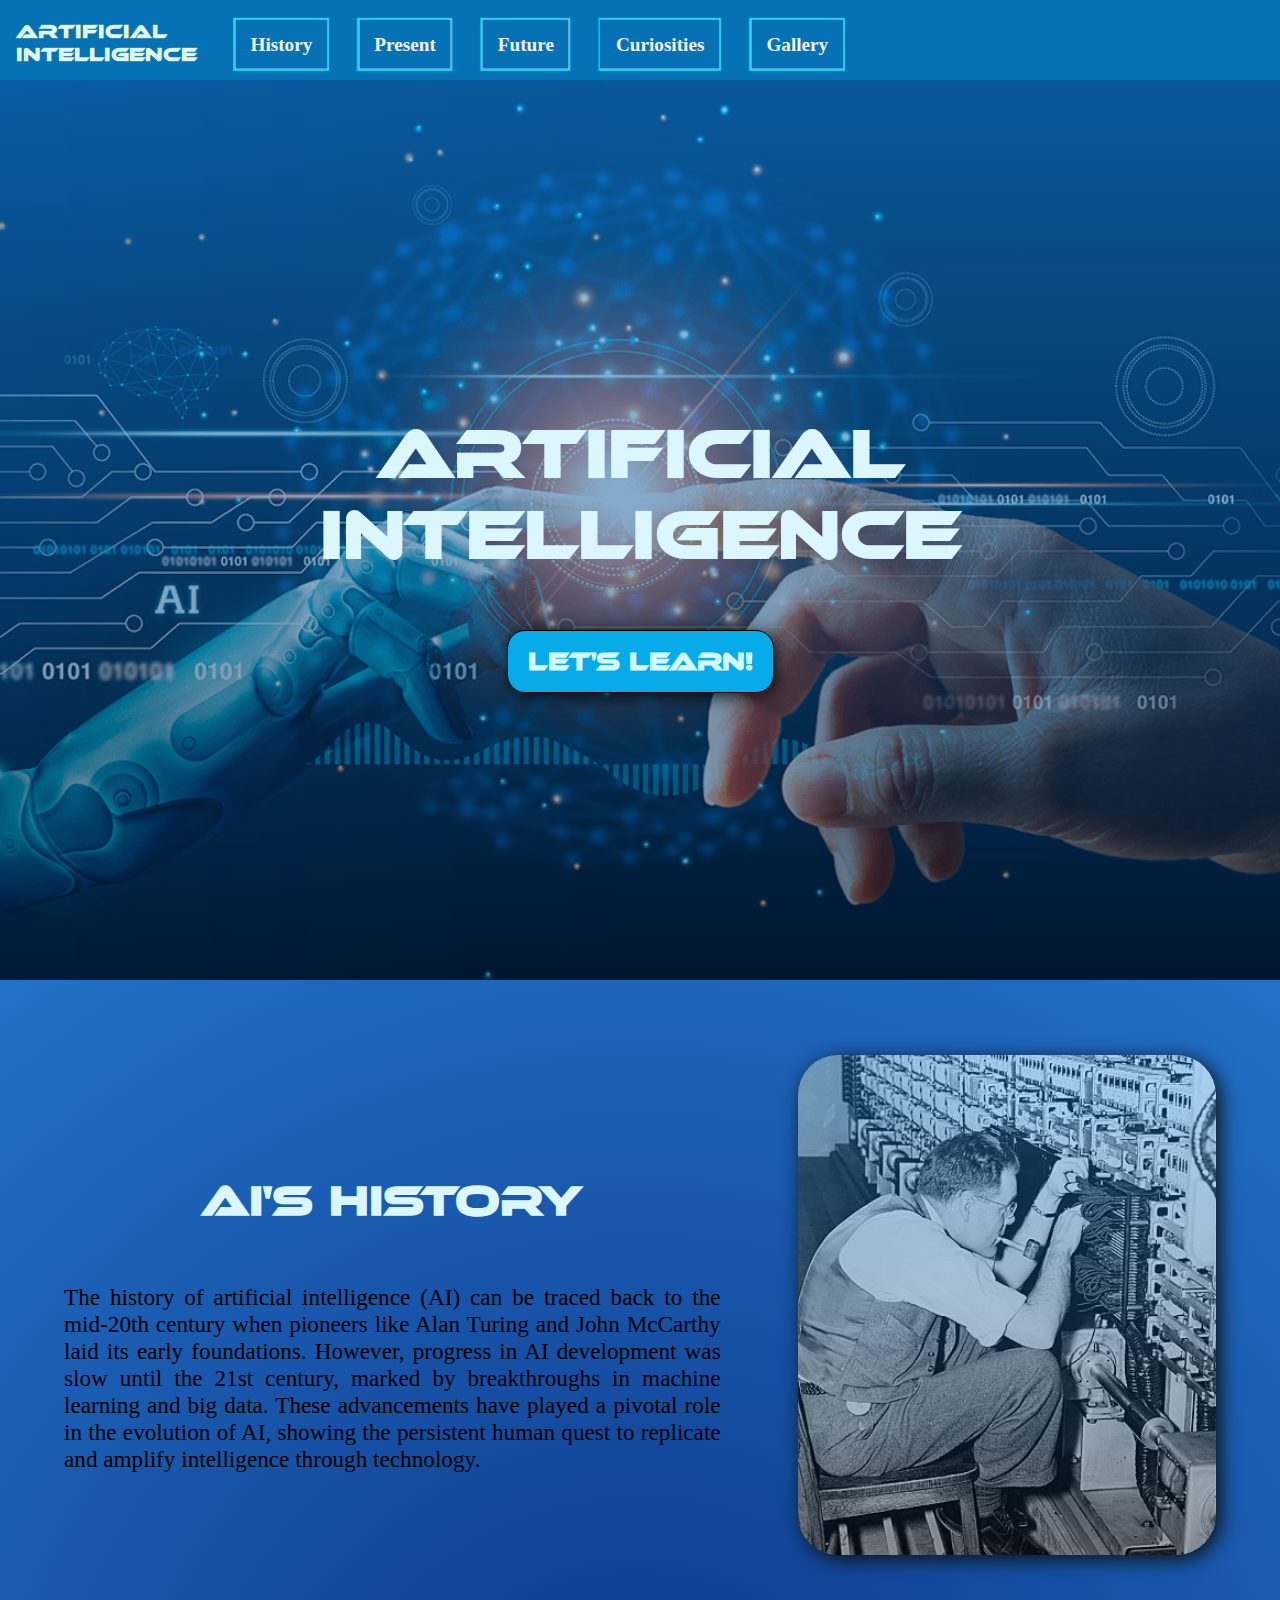
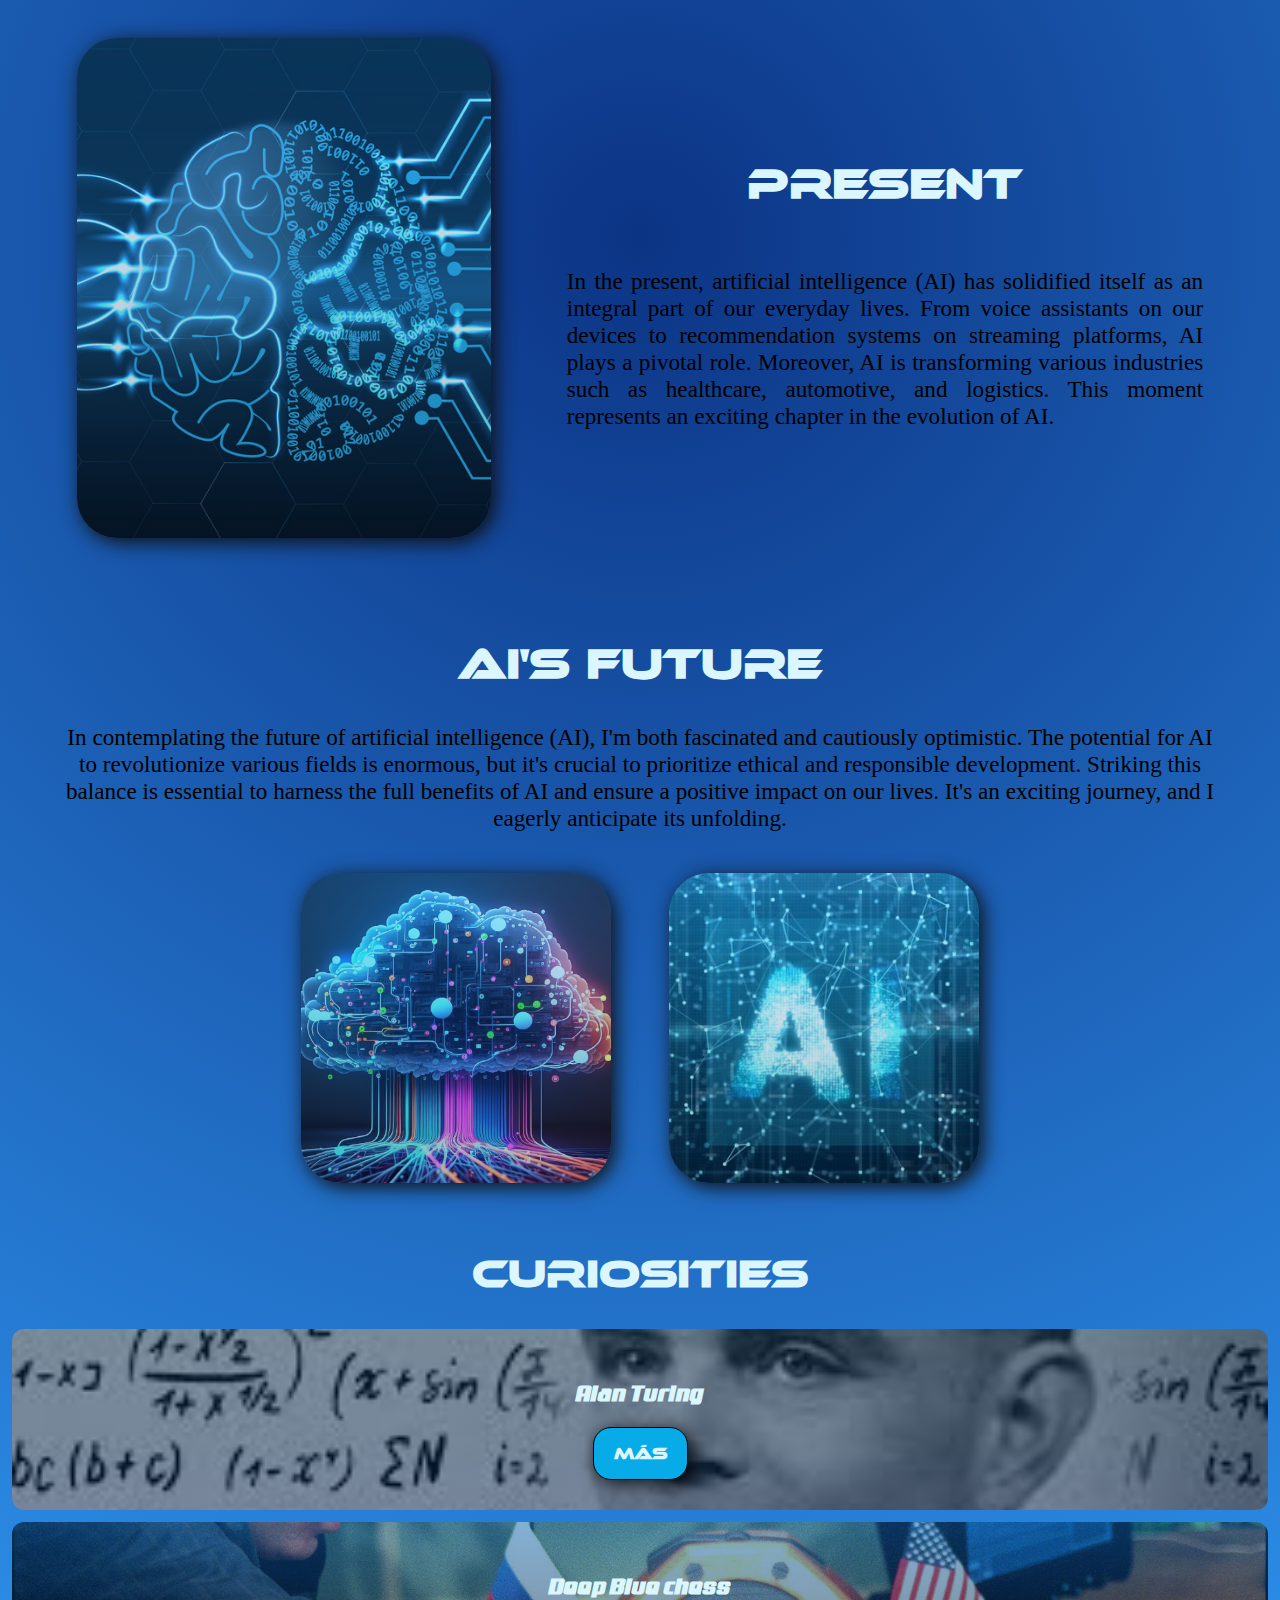
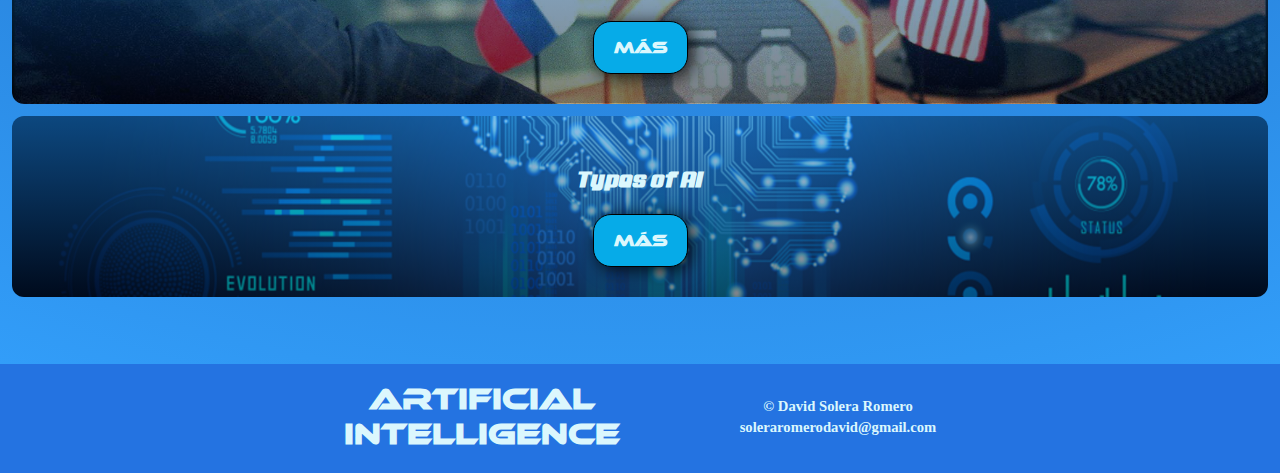
==== commit a32912ef: "Fixing link problems on "History"" ====
--- a/index.html
+++ b/index.html
@@ -16,10 +16,10 @@
 <body>
 
         <nav>
-            <div class="miNav" id="navegación">
+            <div class="miNav" id="navegacion">
                 <a href="#" class="active" id="ai">Artificial<br>Intelligence</a>
-                <a href="#present" class="ai">History</a>
-                <a href="#history" class="ai">Present</a>
+                <a href="#history" class="ai">History</a>
+                <a href="#present" class="ai">Present</a>
                 <a href="#aifuture" class="ai">Future</a>
                 <a href="#curiosities" class="ai">Curiosities</a>
                 <a href="./gallery.html" class="ai">Gallery</a>
--- a/css/estilos.css
+++ b/css/estilos.css
@@ -179,9 +179,9 @@
     text-align: left;
     padding: 14px 16px;
     text-decoration: none;
-    font-size: 1.6rem;
+    font-size: 1.2rem;
     font-weight: bold;
-    margin-bottom: 5px;
+    padding-top: 15px;
     }
 
 nav {
@@ -396,7 +396,7 @@
     .miNav a.icon {
     float: right;
     display: block;
-    padding-top: 30px;
+    padding-top: 20px;
     padding-right: 25px;
     font-size: 35px;
     }
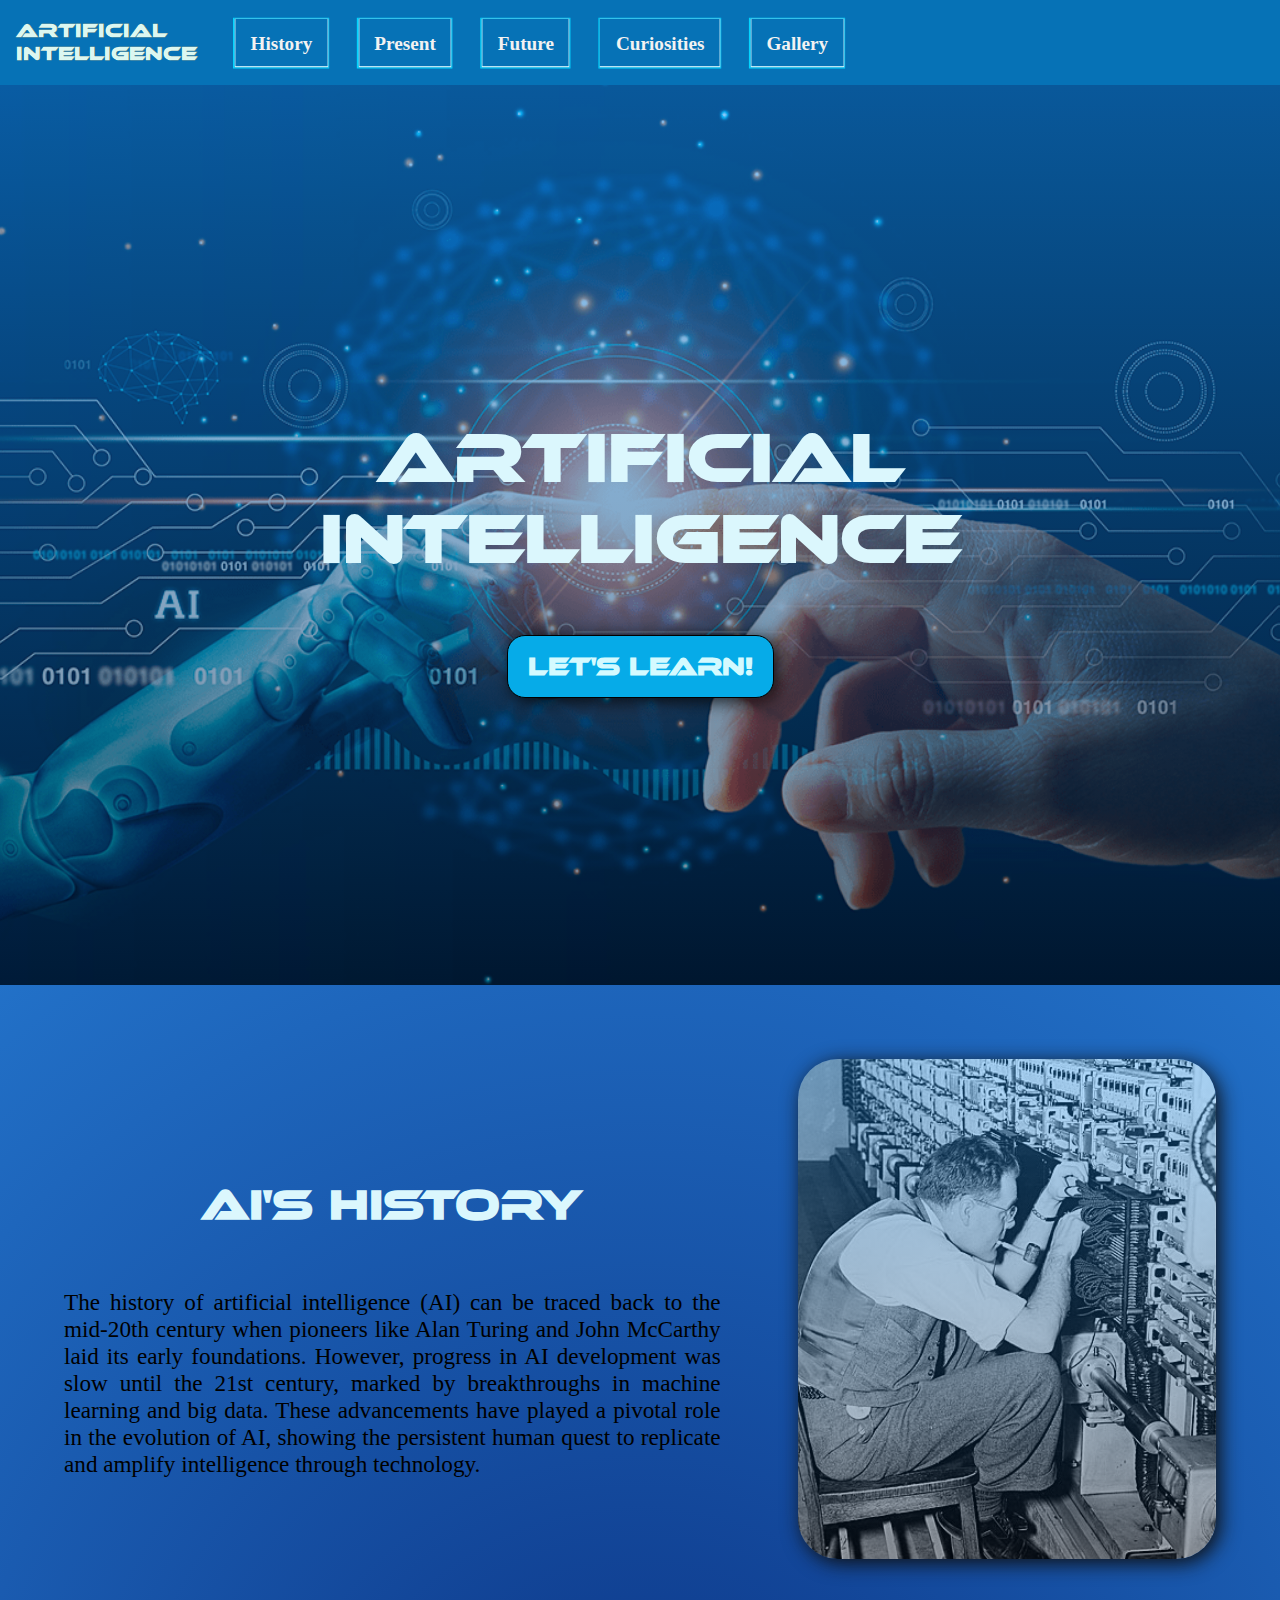
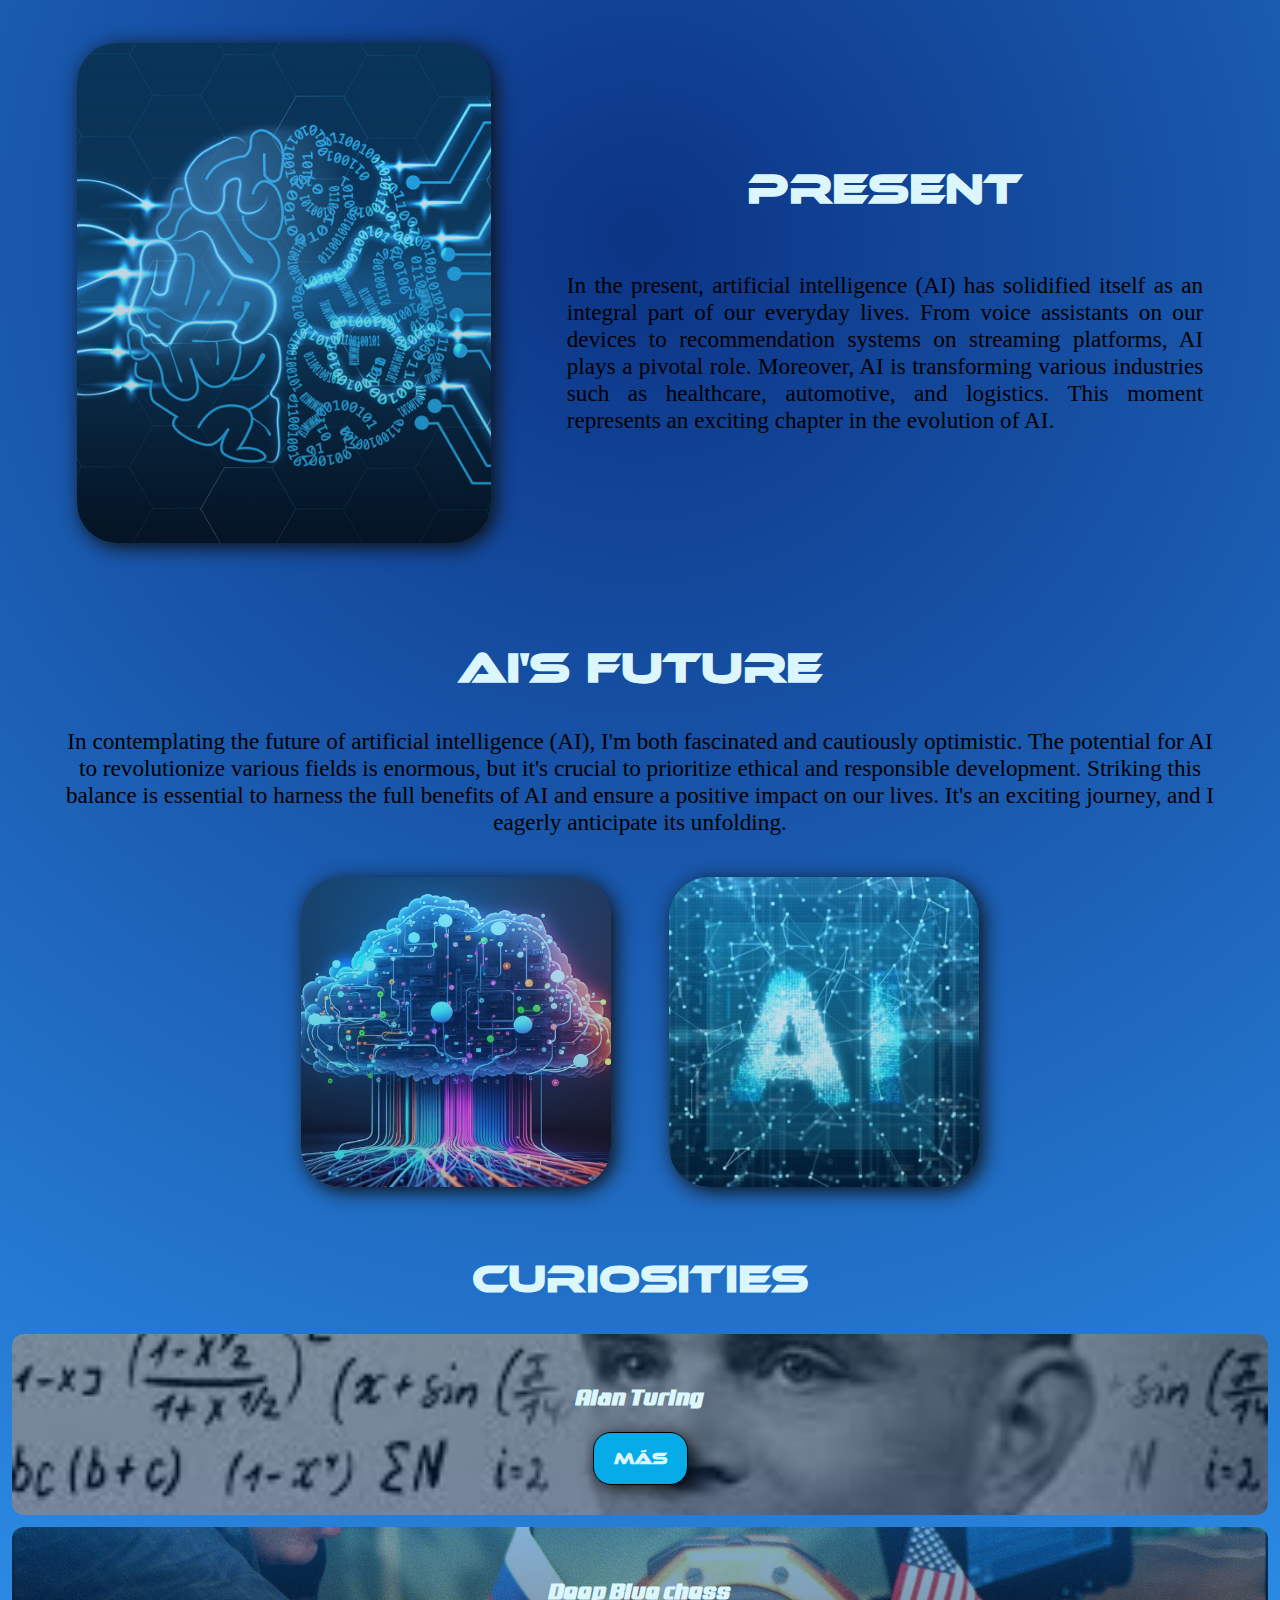
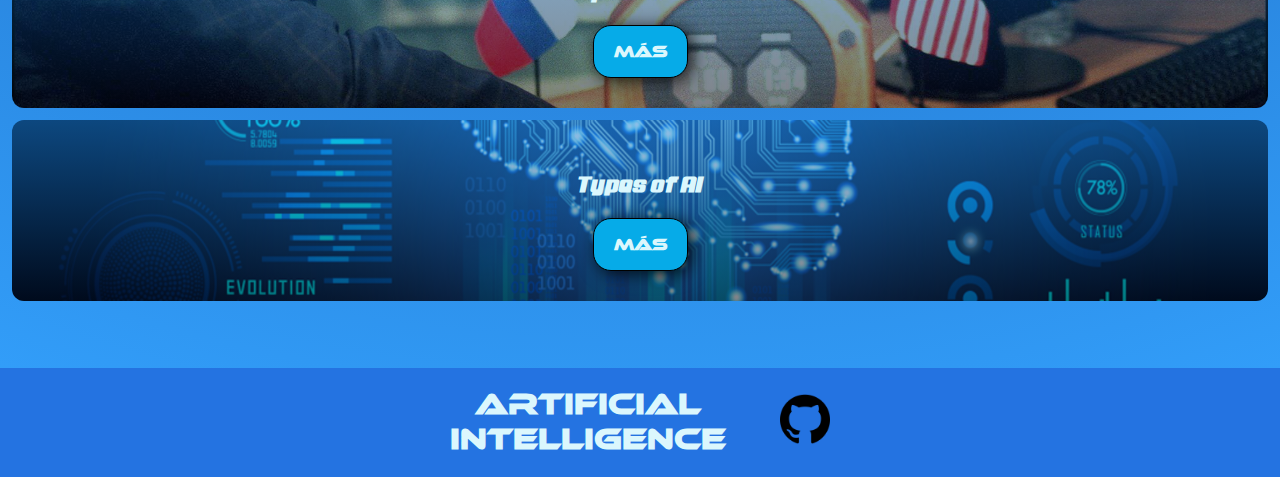
==== commit 88479606: "GitHub logo added on Footer" ====
--- a/index.html
+++ b/index.html
@@ -94,13 +94,14 @@
 
     <footer>
         <div class="container">
-            <div class="logo">
-            <p class="logo"><a href="#" class="ai3">Artificial<br> Intelligence</a></p>
-            </div>
             <div class="info">
             <p><small>&copy; David Solera Romero</small></p>
             <p><small><a href="mailto:soleraromerodavid@gmail.com">soleraromerodavid@gmail.com</a></small></p>
             </div>
+            <div class="logo">
+                <p class="logo"><a href="#" class="ai3">Artificial<br> Intelligence</a></p>
+                </div>
+            <div class="github"><a title="Los Tejos" href="https://github.com/DavidSoleraRomero" target="_blank"><img src="./images/github-logo.png" alt="Los Tejos"/></a></div>
         </div>
     </footer>
     <div class="vacio"></div>
--- a/css/estilos.css
+++ b/css/estilos.css
@@ -165,6 +165,7 @@
 
 .active {
     font-family: 'Ethnocentric';
+    margin-top: 6px;
 }
 
 .miNav {
@@ -181,7 +182,8 @@
     text-decoration: none;
     font-size: 1.2rem;
     font-weight: bold;
-    padding-top: 15px;
+    margin-bottom: 7px;
+    padding-bottom: 12.5px;
     }
 
 nav {
@@ -353,6 +355,16 @@
     text-align: center;
     font-weight: bold;
 }
+
+footer .github img {
+    background-size: cover;
+    background-position: center center;
+    height: 50px;
+    width: 50px;
+    margin-left: 62.5px;
+}
+
+
 #aifuture .imagenes {
     display:flex;
     justify-content: center;
@@ -387,16 +399,12 @@
     box-shadow: 4px 4px 20px rgb(15, 15, 15);
 }
 
-.info p {
-    display: none;
-}
-
 @media screen and (max-width: 1065px) {
     .miNav a:not(:first-child) {display: none;}
     .miNav a.icon {
     float: right;
     display: block;
-    padding-top: 20px;
+    padding-top: 30px;
     padding-right: 25px;
     font-size: 35px;
     }
@@ -513,11 +521,33 @@
 }
 
 footer .logo {
-    padding-right: 60px;
+    padding-left: 135px;
     font-size: 1.35em;
 }
-}
-
+footer .github img {
+    background-size: cover;
+    background-position: center center;
+    height: 62.5px;
+    width: 62.5px;
+    margin-left: 400px;
+}
+
+}
+@media only screen and (width < 1288px) {
+    footer .github img {
+        background-size: cover;
+        background-position: center center;
+        height: 50px;
+        width: 50px;
+        margin-left: 40px;
+    }
+    footer .logo {
+        padding-left: 0px;
+    }
+    .info p {
+        display: none;
+    }
+}
 @media only screen and (width > 1288px) {
 #curiosities .carta {
     display:inline-flex;
@@ -553,6 +583,7 @@
     padding-top: 9px;
     padding-bottom: 10px;
 }
+
 }
 
 @media only screen and (width <= 975px) and (width > 746px) {
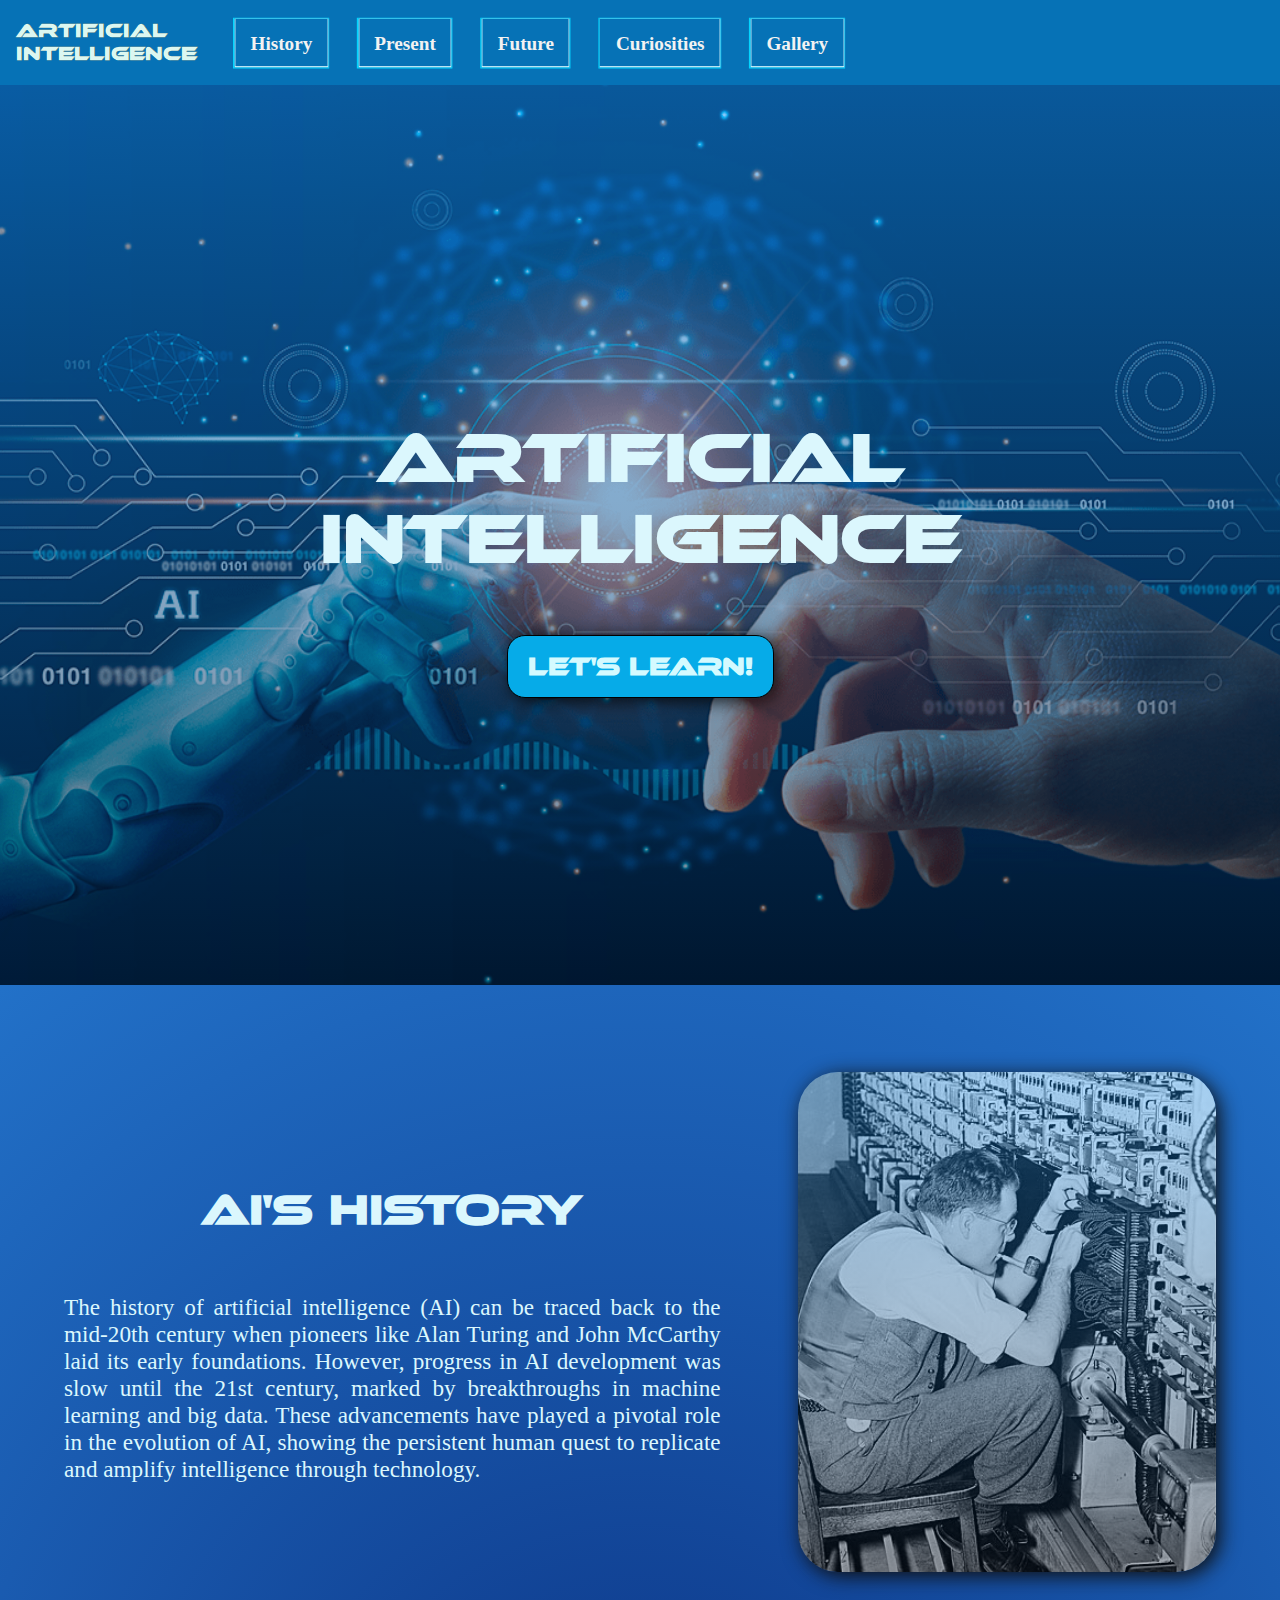
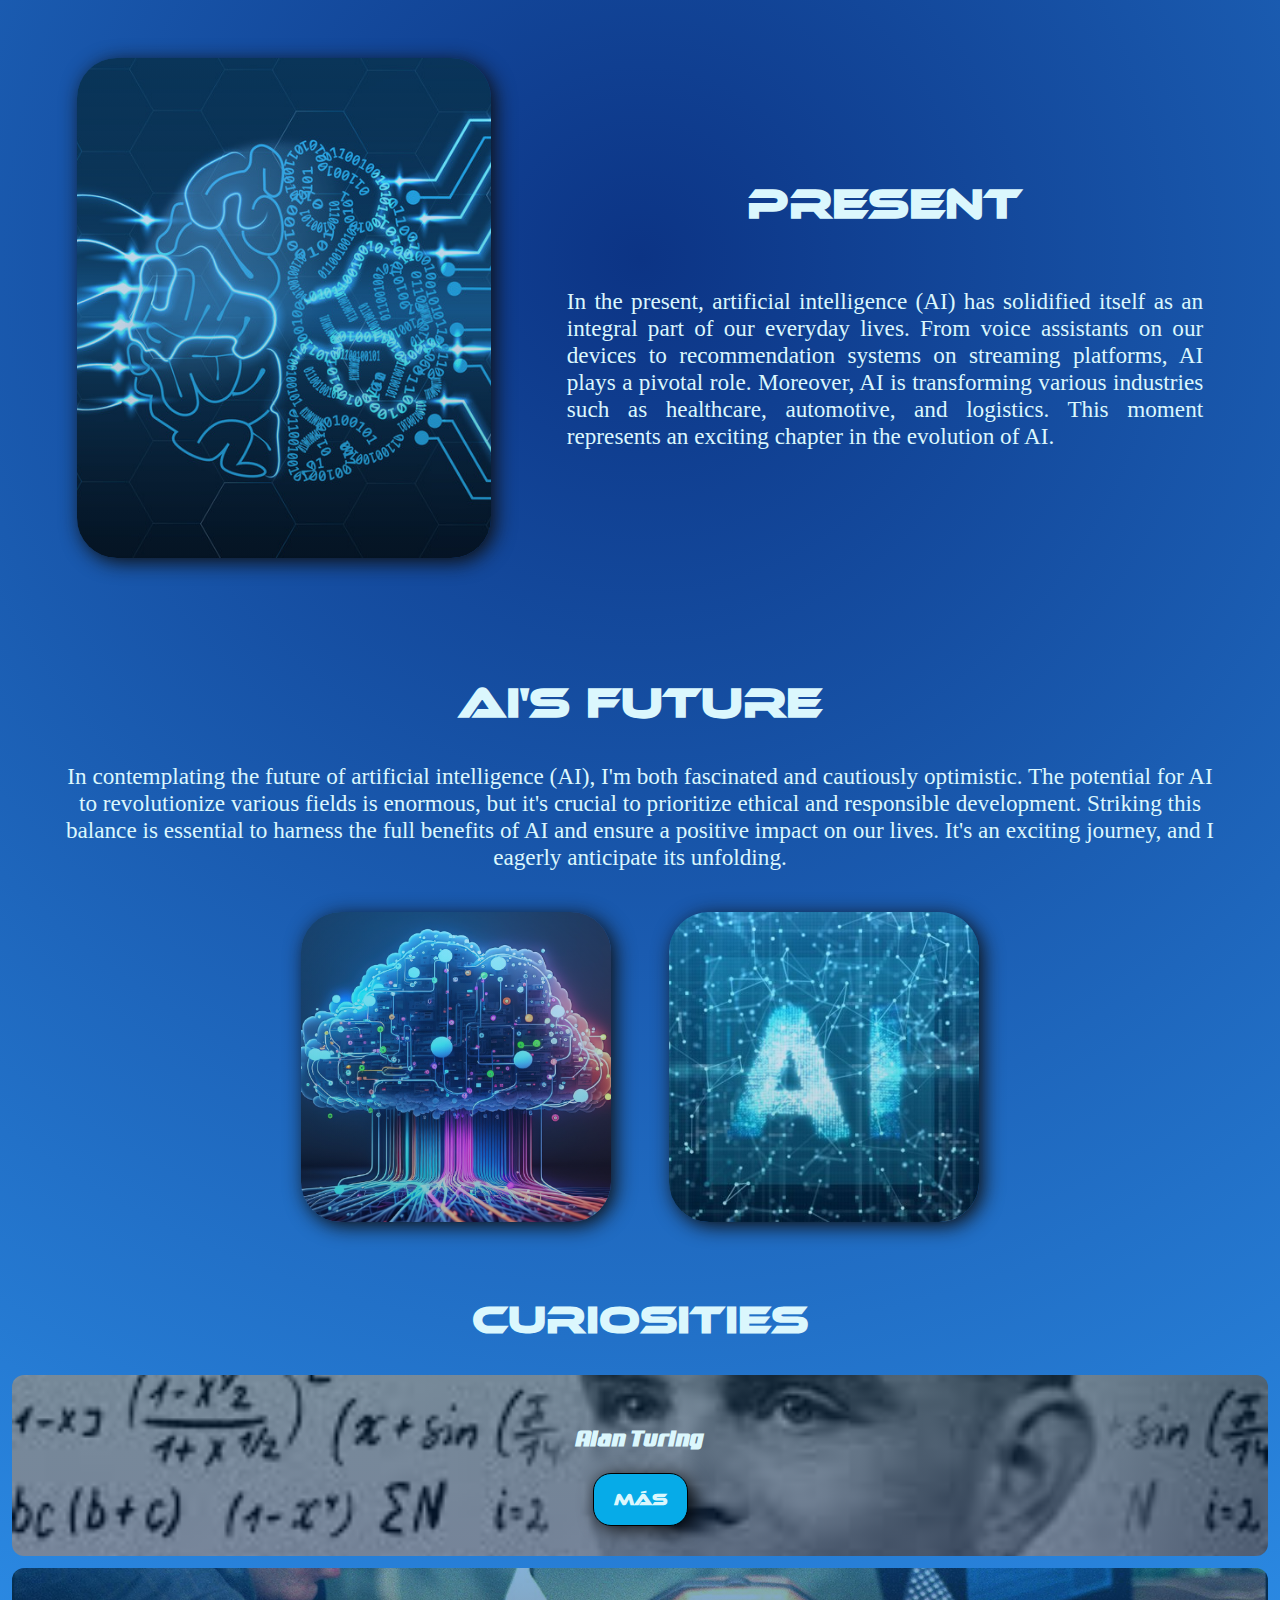
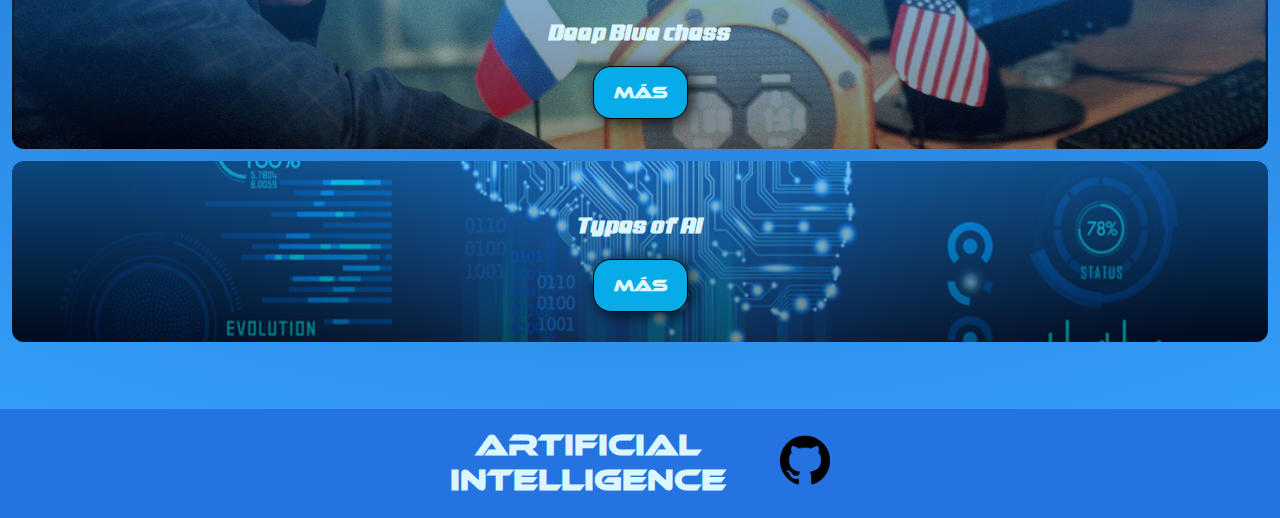
==== commit de18c3e5: "Margin corrected and animations added" ====
--- a/index.html
+++ b/index.html
@@ -14,7 +14,7 @@
     <script src="./js/hamburguer.js"></script>
 </head>
 <body>
-
+        <!-- Barra de navegación -->
         <nav>
             <div class="miNav" id="navegacion">
                 <a href="#" class="active" id="ai">Artificial<br>Intelligence</a>
@@ -23,18 +23,18 @@
                 <a href="#aifuture" class="ai">Future</a>
                 <a href="#curiosities" class="ai">Curiosities</a>
                 <a href="./gallery.html" class="ai">Gallery</a>
-
+                <!-- Icono móviles / tablets -->
                 <a href="javascript:void(0);" class="icon" onclick="myFunction()">
                     <i class="fa fa-bars"></i>
                 </a>
             </div>
         </nav>
-
+        <!-- Hero section -->
     <section id="hero">
         <h1>Artificial<br>Intelligence</h1>
         <button class="botones"><a href="#history">Let's learn!</a></button>
     </section>
-
+    <!-- History section -->
     <section id="history">
         <div class="container">
             <div class="texto">
@@ -43,9 +43,8 @@
             </div>
             <div class="contenedor-img"></div>
         </div>
-
     </section>
-
+    <!-- Persent section -->
     <section id="present">
         <div class="container">
             <div class="contenedor-img"></div>
@@ -55,7 +54,7 @@
             </div>
         </div>
     </section>
-
+    <!-- Future section -->
     <section id="aifuture">
         <div class="container">
             <div class="texto">
@@ -68,14 +67,14 @@
             </div>
         </div>
     </section>
-
+    <!-- Curiosities section -->
     <section id="curiosities">
         <div class="container">
         <h2>Curiosities</h2>
         <div class="carta">
             <div class="cards">
                 <h3>Alan Turing</h3>
-                <p>Alan Turing, a mathematician and computer scientist, is celebrated for his vital role in breaking the Nazi Enigma code during World War II, solidifying his place as a key figure in AI history.</p>
+                <p>This mathematician and computer scientist is famous for his vital role in breaking the Nazi Enigma code during World War II, being important on AI history.</p>
                 <button class="botones"><a href="https://en.wikipedia.org/wiki/Alan_Turing" target="_blank">Más</a></button>
             </div>
             <div class="cards">
@@ -85,13 +84,13 @@
             </div>
             <div class="cards">
                 <h3>Types of AI</h3>
-                <p>Key types of artificial intelligence include Machine Learning, Neural Networks, Natural Language Processing (NLP), Computer Vision, and Autonomous Robotics, with a growing emphasis on ethics and responsibility in AI.</p>
+                <p>Types of AI include Machine Learning, Neural Networks, Natural Language Processing , Computer Vision, and Autonomous Robotics, with a growing emphasis on ethics and responsibility in AI.</p>
                 <button class="botones"><a href="https://www.simplilearn.com/tutorials/artificial-intelligence-tutorial/types-of-artificial-intelligence" target="_blank">Más</a></button>
             </div>
         </div>
         </div>
     </section>
-
+    <!-- Footer -->
     <footer>
         <div class="container">
             <div class="info">
@@ -101,9 +100,10 @@
             <div class="logo">
                 <p class="logo"><a href="#" class="ai3">Artificial<br> Intelligence</a></p>
                 </div>
-            <div class="github"><a title="Los Tejos" href="https://github.com/DavidSoleraRomero" target="_blank"><img src="./images/github-logo.png" alt="Los Tejos"/></a></div>
+            <div class="github"><a title="GitHub" href="https://github.com/DavidSoleraRomero" target="_blank"><img src="./images/github-logo.png" alt="Los Tejos"/></a></div>
         </div>
     </footer>
+    <!-- div vacío-->
     <div class="vacio"></div>
 </body>
 </html>--- a/css/estilos.css
+++ b/css/estilos.css
@@ -25,6 +25,7 @@
 body {
     margin: 0;
     background: radial-gradient(circle, rgb(12, 52, 133) 0%, rgb(52, 163, 255) 100%);
+    color: rgb(219, 247, 253);
 }
 h1 {font-size: 2.15em;
     font-weight: bold;}
@@ -52,6 +53,7 @@
         box-shadow: 4px 3px 18px rgba(0,0,0,0.85);
         padding: 16px 20px;
 }
+/* Animaciones */
 .botones:hover {
     color: rgb(169, 222, 255);
     transition: all 0.25s ease-out;
@@ -157,12 +159,21 @@
     transition: all 0.35s ease-out; /* Tiempo que tarda en aparecer el color */
     transform: scale(1, 1);
 }
-
+.github img:hover{
+    border-radius:50%;
+    -webkit-border-radius:50%;
+    box-shadow: 0px 0px 15px 15px rgb(76, 175, 255);
+    -webkit-box-shadow: 0px 0px 15px 15px rgb(76, 175, 255);
+    transform: rotate(360deg);
+    -webkit-transform: rotate(360deg);
+    transition: all 0.35s ease-out; /* Tiempo que tarda en aparecer el color */
+    }
+/* Actúa como Wrapper */
 .container {
     margin:auto;
     max-width: 1450px;
 }
-
+/* Barra de navegación */
 .active {
     font-family: 'Ethnocentric';
     margin-top: 6px;
@@ -191,7 +202,7 @@
     top:0;
     z-index: 999; /* esto marca el nivel de capa en el que debe aparecer un elemento*/
 }
-
+/* Hero section */
 #hero {
     display: flex; /* Distribución como tablas */
     align-items: center;
@@ -217,21 +228,20 @@
     text-decoration: none;
     color:rgb(212, 250, 255);
 }
-
+/* History section */
 #history .container {
-    margin-top: 3.5%;
-    margin-bottom: 1.5%;
+    margin-top: 4.5%;
     text-align: center;
     padding: 0% 5%;
 }
 
 #history h2 {
-    padding-top: 4%;
+    margin-top: 7%;
     font-size: 2.65em;
 }
-
+/* Present section */
 #present .container {
-    margin-top: 1.5%;
+    margin-top: 3.2%;
     margin-bottom: 1.5%;
     text-align: center;
     padding: 2% 5%;
@@ -240,24 +250,26 @@
 #present h2 {
     font-size: 2.65em;
 }
-
+/* Future section */
 #aifuture {
     text-align: center;
-    padding: 1.5% 5%;
+    padding: 0% 5%;
+    margin-top: 3%;
 }
 
 #aifuture h2 {
     font-size: 2.65em;
 }
-
+/* Curiosities section */
 #curiosities { 
     text-align: center;
 }
 
 #curiosities .container {
+    margin-top: 2%;
     padding-top: 2.5%;
     margin-bottom: 5.25%;
- }
+}
 
 #curiosities p {
     display: none;
@@ -313,7 +325,7 @@
     background-position: center center;
     background-size: cover;
 }
-
+/* Footer */
 footer  {
     background-color: rgb(36, 115, 225);
     padding-bottom: 3.75px;   
@@ -364,7 +376,7 @@
     margin-left: 62.5px;
 }
 
-
+/* Imágenes Future */
 #aifuture .imagenes {
     display:flex;
     justify-content: center;
@@ -398,14 +410,14 @@
     border-radius: 40px;
     box-shadow: 4px 4px 20px rgb(15, 15, 15);
 }
-
+/* Media Queries */
 @media screen and (max-width: 1065px) {
     .miNav a:not(:first-child) {display: none;}
     .miNav a.icon {
     float: right;
     display: block;
-    padding-top: 30px;
-    padding-right: 25px;
+    padding-top: 22.2px;
+    padding-right: 22px;
     font-size: 35px;
     }
     }
@@ -572,15 +584,15 @@
     height: 425px;
 }
 .cards:nth-child(2) p {
-    padding-top: 25px;
+    padding-top: 45px;
     padding-bottom: 20px;
 }
 .cards:first-child p {
-        padding-top: 14px;
-        padding-bottom: 29px;
+        padding-top: 45px;
+        padding-bottom: 20px;
 }
 .cards:last-child p {
-    padding-top: 9px;
+    padding-top: 21px;
     padding-bottom: 10px;
 }
 
